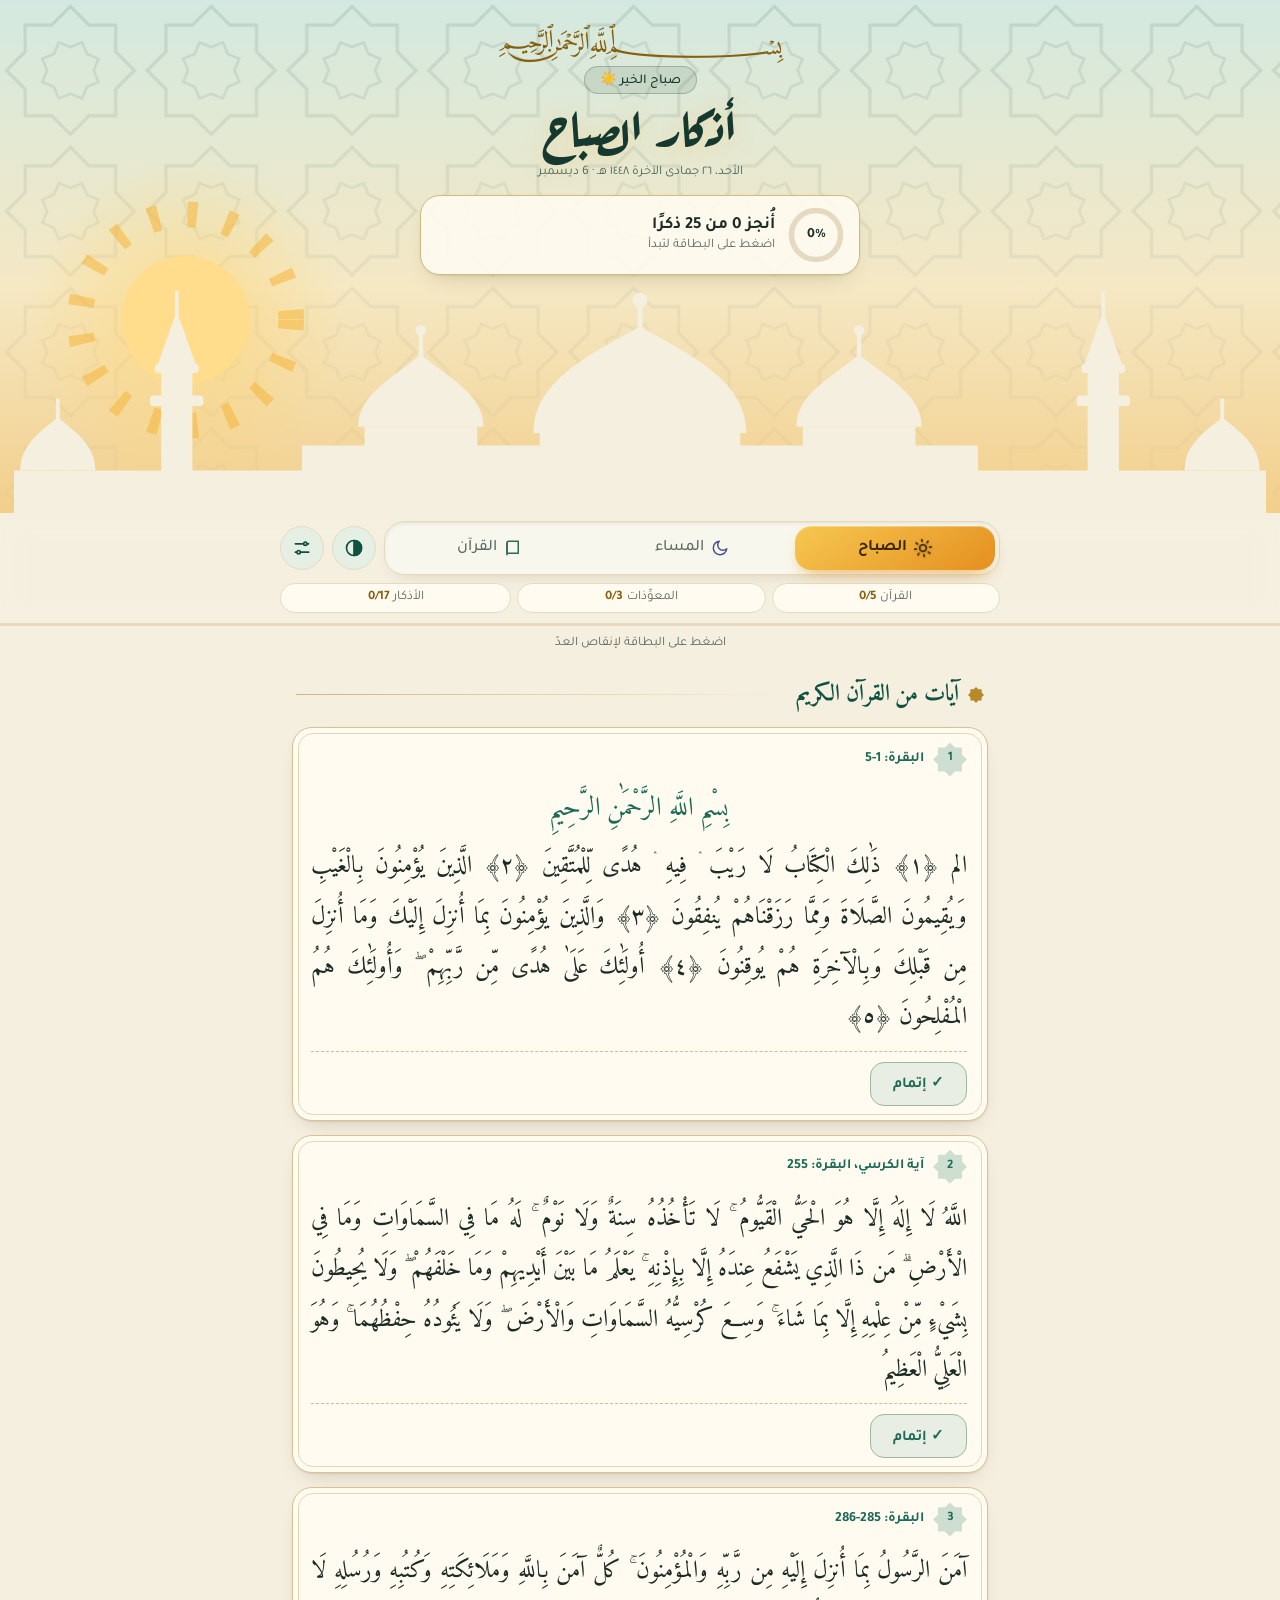
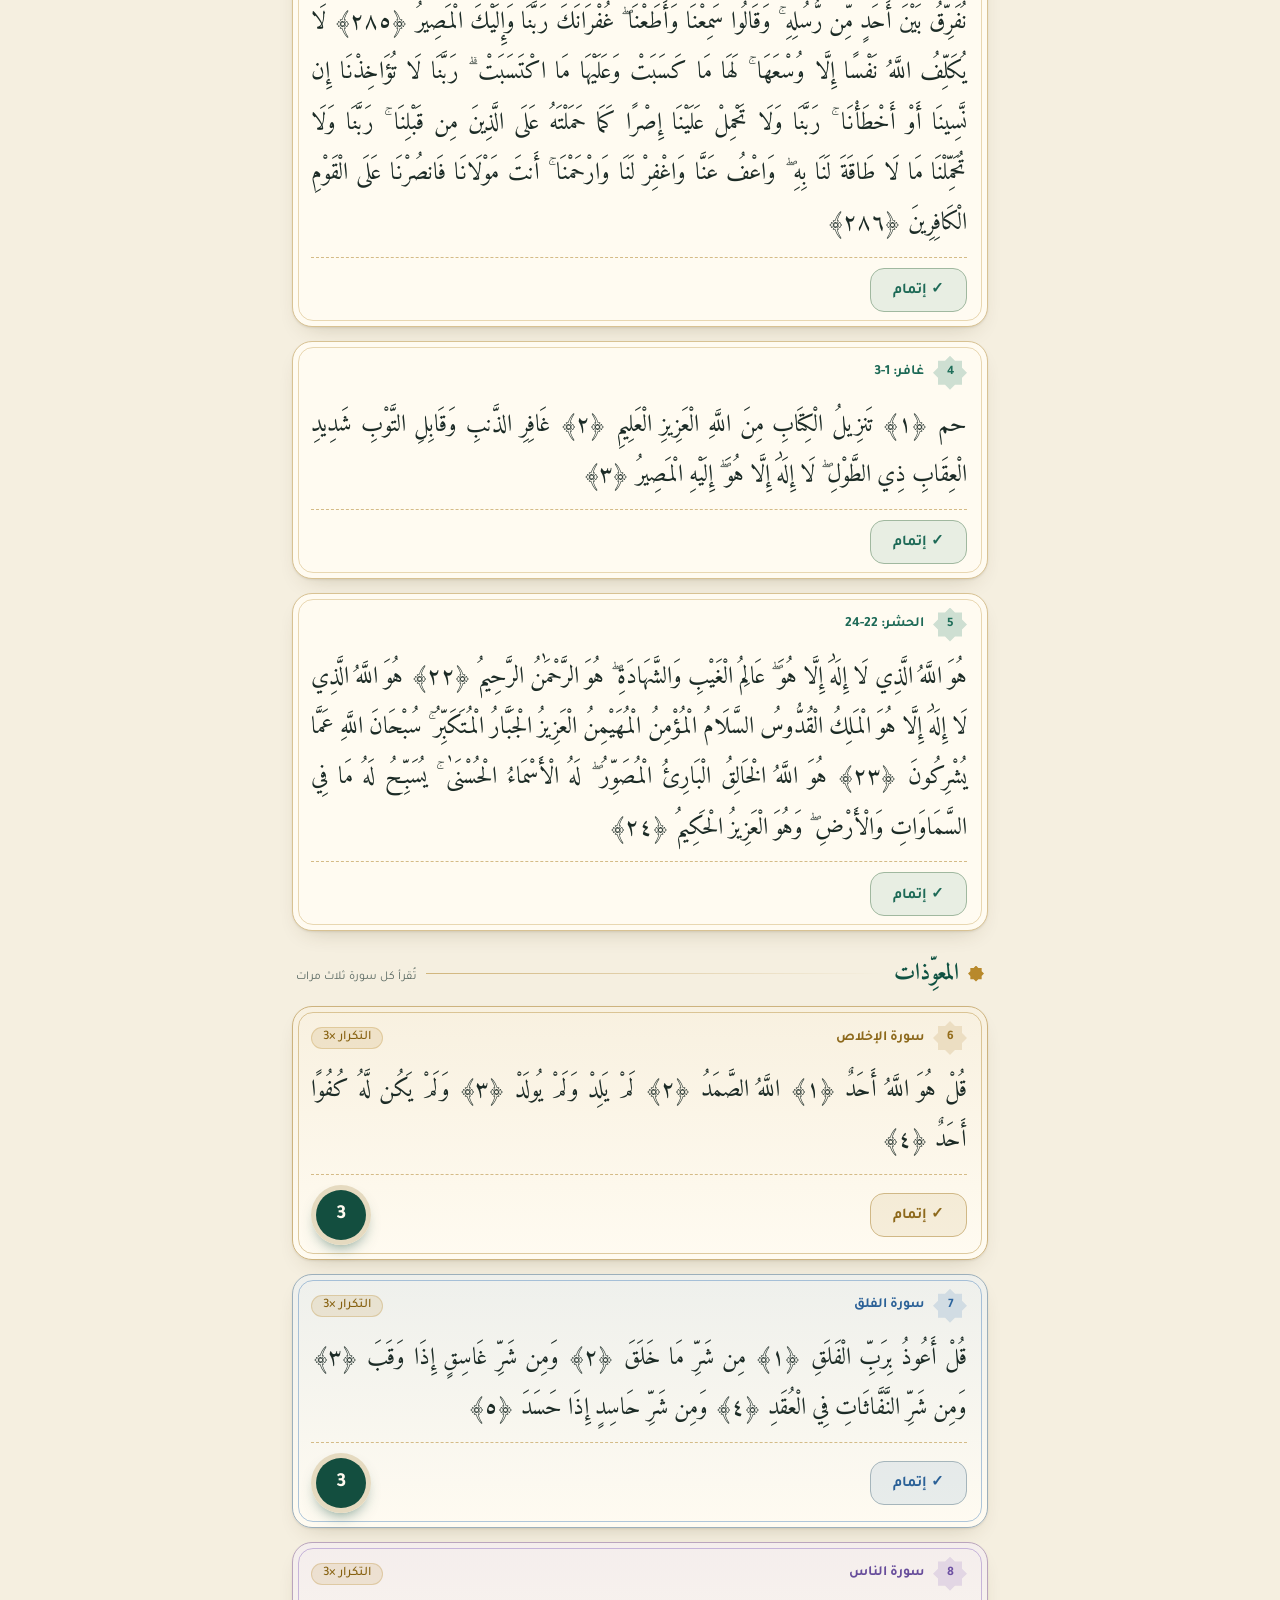
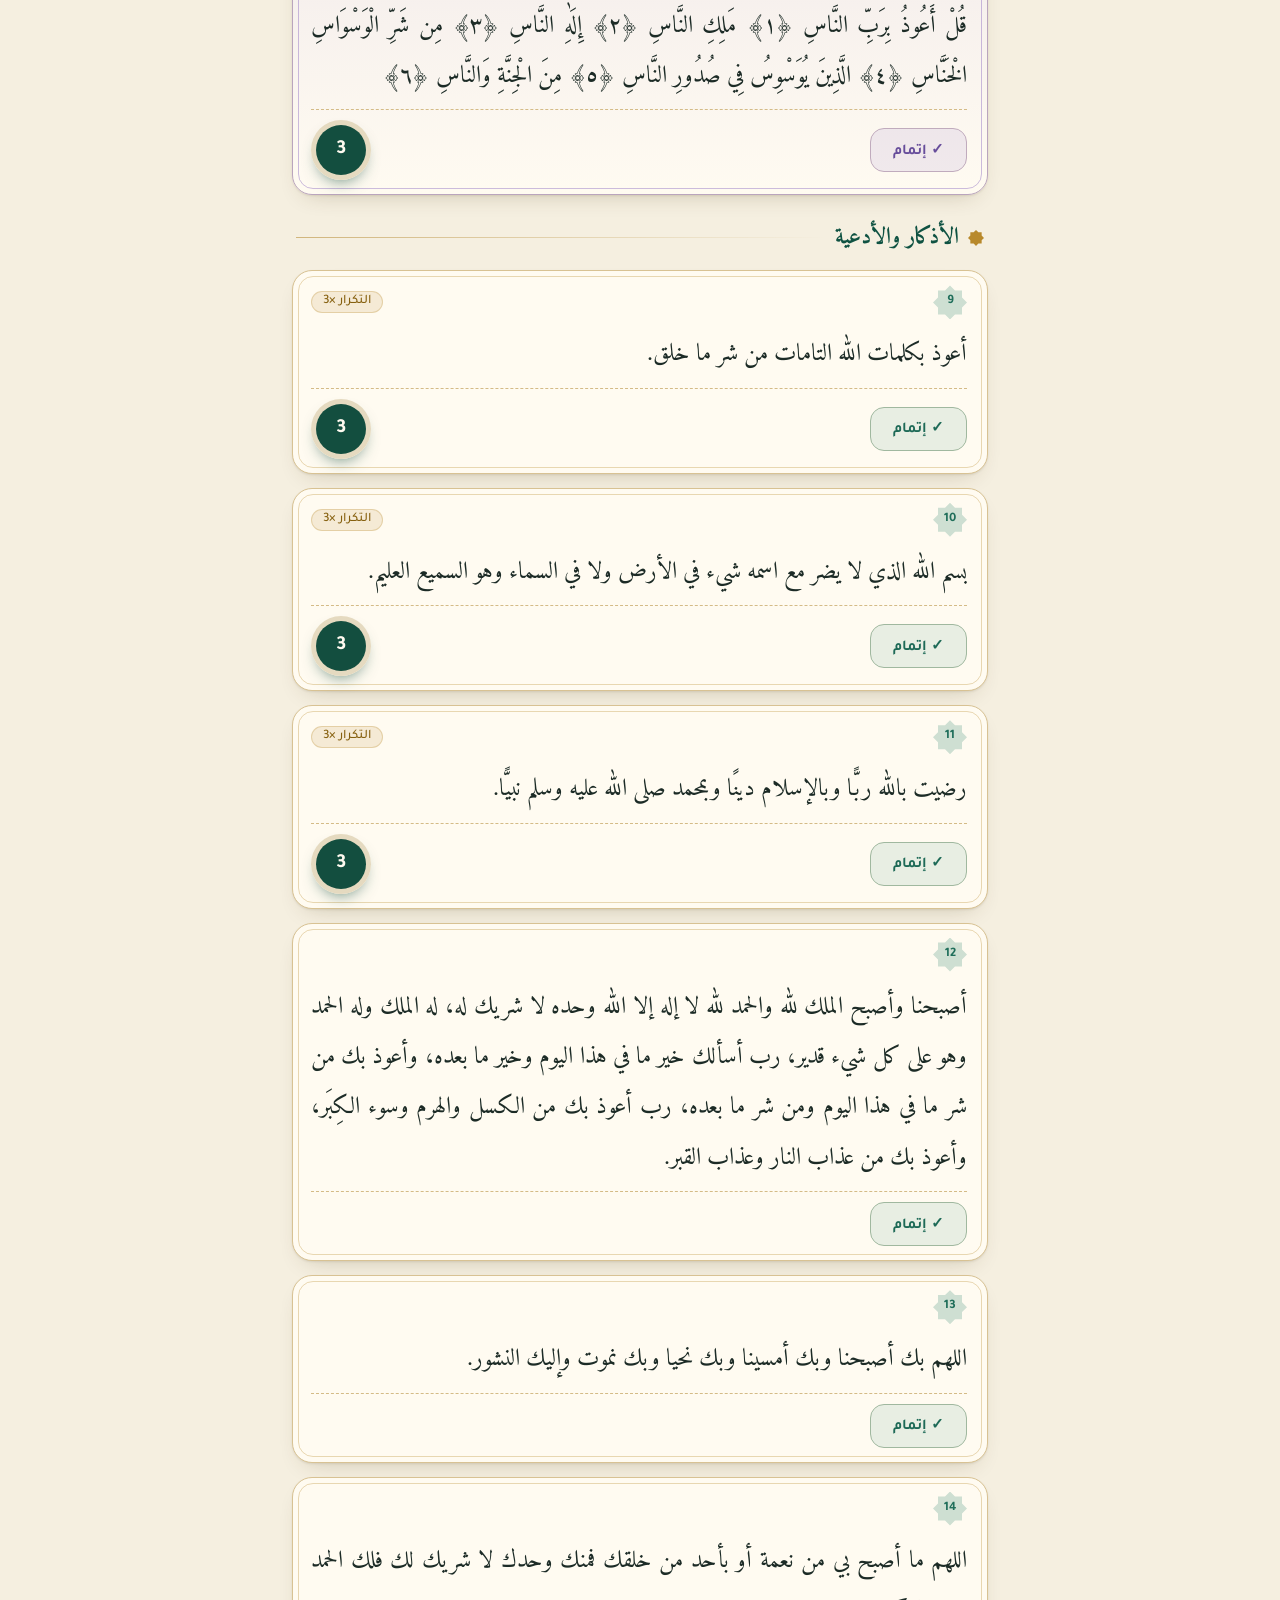
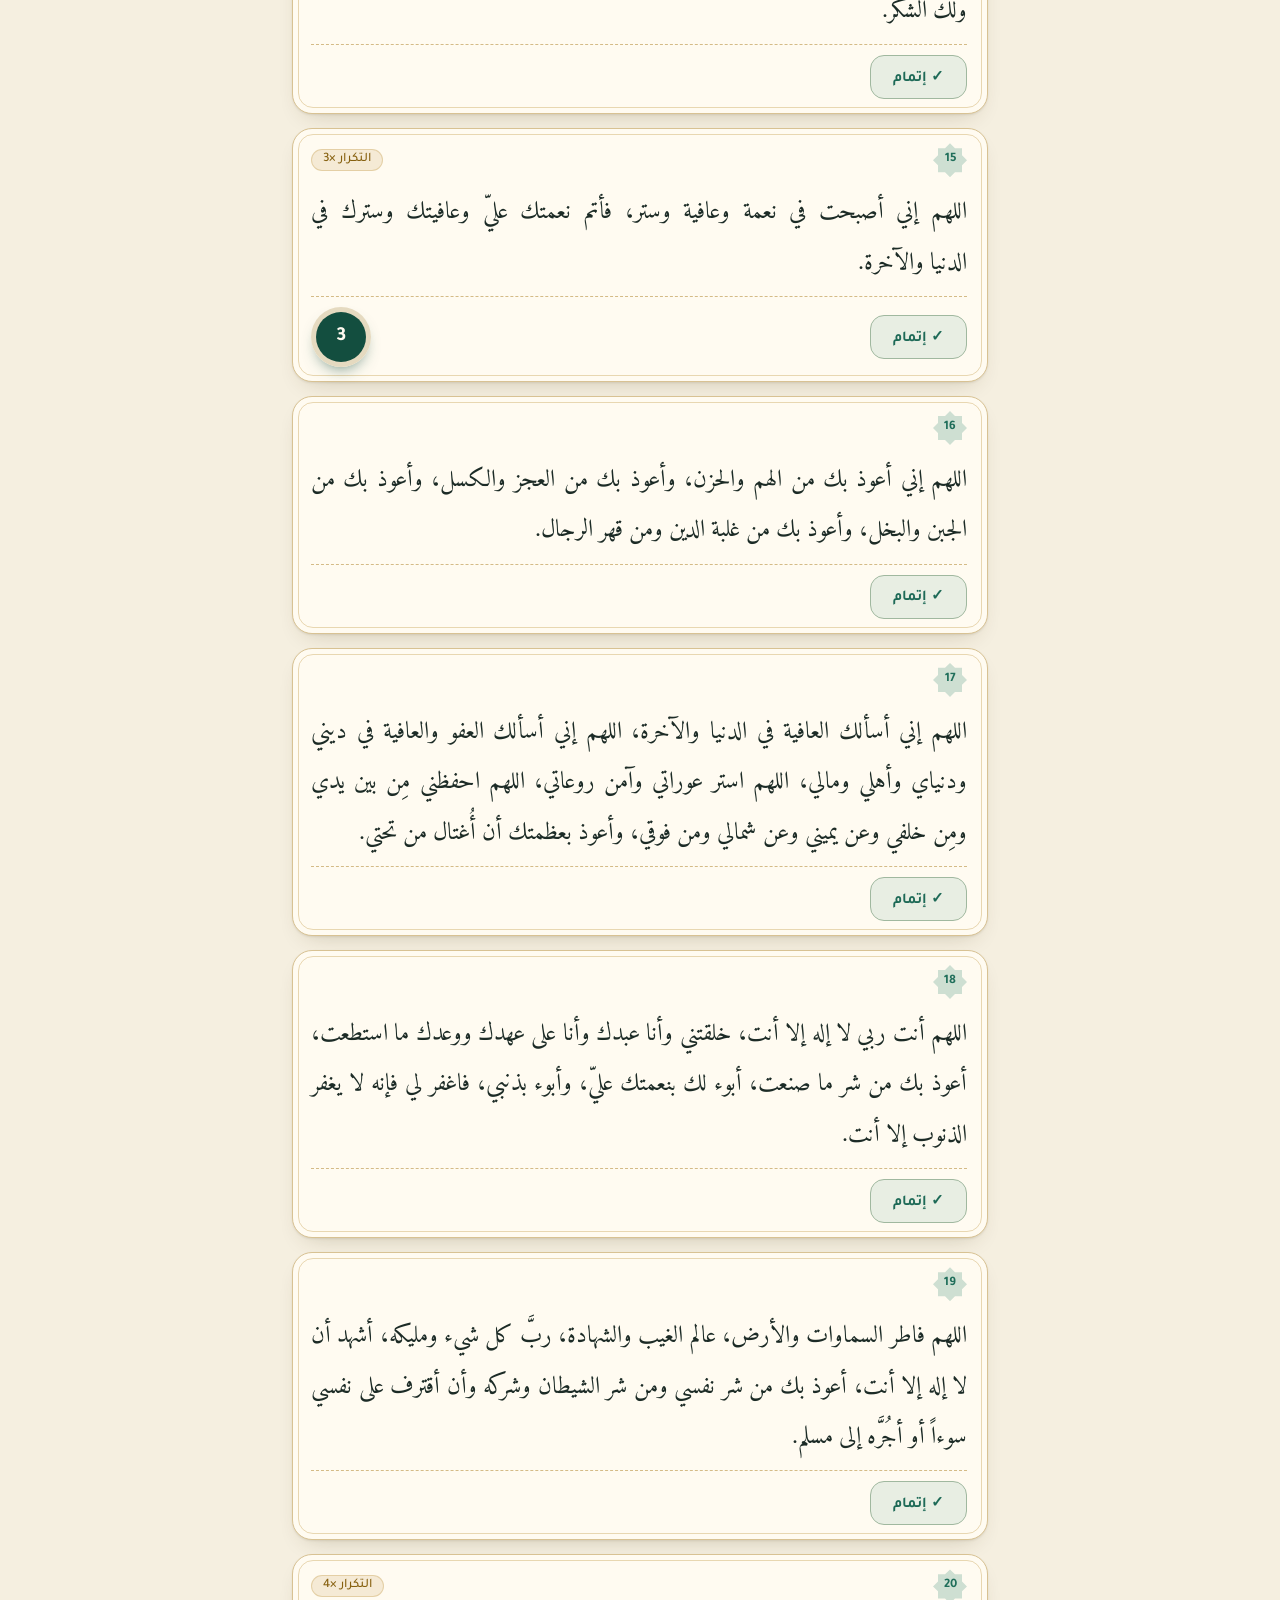
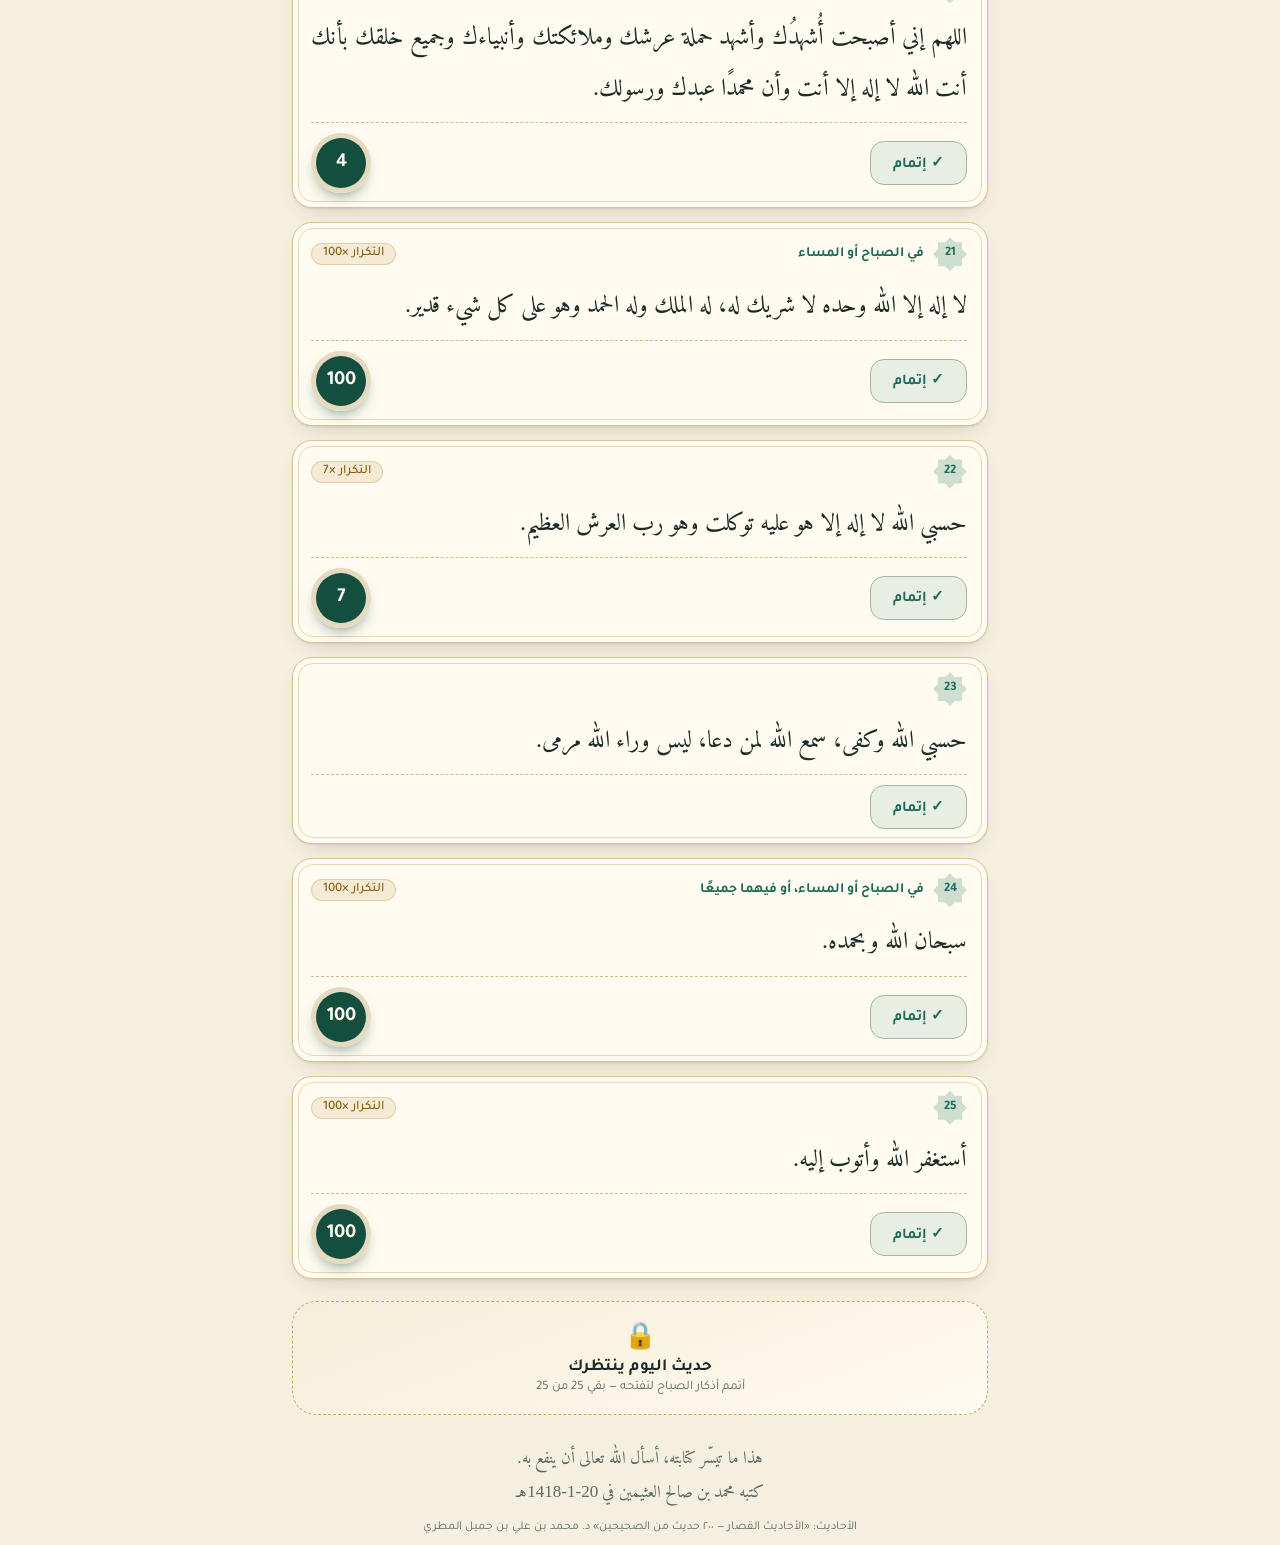
==== index.html @ ecae6a47 "Azkar app v1.4" ====
<!DOCTYPE html>
<html lang="ar" dir="rtl">
<head>
<meta charset="utf-8">
<meta name="viewport" content="width=device-width, initial-scale=1, viewport-fit=cover">
<meta name="color-scheme" content="light dark">
<meta name="theme-color" content="#f5efe0" id="tc">
<title>الأذكار صباحًا ومساءً</title>
<link rel="stylesheet" href="css/fonts.css">
<link rel="stylesheet" href="css/style.css">
</head>
<body data-m="m">
<header class="hero">
<svg class="sky" viewBox="0 0 400 240" preserveAspectRatio="xMinYMin slice" aria-hidden="true">
<defs>
<pattern id="gp" width="44" height="44" patternUnits="userSpaceOnUse"><path d="M22.00 2.00 L27.86 7.86 L36.14 7.86 L36.14 16.14 L42.00 22.00 L36.14 27.86 L36.14 36.14 L27.86 36.14 L22.00 42.00 L16.14 36.14 L7.86 36.14 L7.86 27.86 L2.00 22.00 L7.86 16.14 L7.86 7.86 L16.14 7.86 Z" fill="none" stroke="currentColor" stroke-width="1"/><path d="M25.64 13.22 L27.14 16.86 L30.78 18.36 L29.27 22.00 L30.78 25.64 L27.14 27.14 L25.64 30.78 L22.00 29.27 L18.36 30.78 L16.86 27.14 L13.22 25.64 L14.73 22.00 L13.22 18.36 L16.86 16.86 L18.36 13.22 L22.00 14.73 Z" fill="none" stroke="currentColor" stroke-width=".8"/></pattern>
<linearGradient id="gf" x1="0" y1="0" x2="0" y2="1"><stop offset="0" stop-color="#fff"/><stop offset=".75" stop-color="#000"/></linearGradient>
<mask id="gm"><rect width="400" height="240" fill="url(#gf)"/></mask>
<radialGradient id="sg"><stop offset="0" stop-color="#ffd36b" stop-opacity=".6"/><stop offset="1" stop-color="#ffd36b" stop-opacity="0"/></radialGradient>
<radialGradient id="mg"><stop offset="0" stop-color="#f4efd6" stop-opacity=".35"/><stop offset="1" stop-color="#f4efd6" stop-opacity="0"/></radialGradient>
</defs>
<rect class="gp" width="400" height="240" fill="url(#gp)" mask="url(#gm)" style="color:var(--hi)"/>
<g class="stars" fill="#fff"><circle cx="150" cy="30" r="1.6"/><circle cx="210" cy="55" r="1.2" style="animation-delay:.6s"/><circle cx="260" cy="22" r="1.8" style="animation-delay:1.1s"/><circle cx="320" cy="60" r="1.3" style="animation-delay:.3s"/><circle cx="360" cy="25" r="1.6" style="animation-delay:1.7s"/><circle cx="110" cy="80" r="1.1" style="animation-delay:2s"/><circle cx="290" cy="95" r="1.2" style="animation-delay:.9s"/><circle cx="385" cy="90" r="1.4" style="animation-delay:1.4s"/><circle cx="180" cy="100" r="1" style="animation-delay:2.4s"/><circle cx="235" cy="120" r="1" style="animation-delay:1.9s"/></g>
<g id="sun"><circle cx="58" cy="100" r="50" fill="url(#sg)"/><g class="rays"><circle cx="58" cy="100" r="33" fill="none" stroke="#f6b73c" stroke-width="8" stroke-dasharray="3 9" opacity=".55"/></g><circle cx="58" cy="100" r="20" fill="#ffd166"/><circle cx="58" cy="100" r="20" fill="#fff" opacity=".25"/></g>
<g id="moon"><circle cx="58" cy="100" r="46" fill="url(#mg)"/><path transform="translate(33 74) scale(2.4)" d="M21 13A9 9 0 1111 3a7 7 0 0010 10z" fill="#f4efd6"/></g>
</svg>
<div class="in"><div class="bis">﷽</div><div class="gt" id="gt"></div><h1 id="ttl"></h1><p class="dt" id="dt"></p>
<div class="strip"><div class="rw"><svg viewBox="0 0 52 52"><circle class="rb" cx="26" cy="26" r="22"/><circle class="rf" id="rg" cx="26" cy="26" r="22" transform="rotate(-90 26 26)"/></svg><b id="pc">0%</b></div>
<div class="st"><b id="sb"></b><small id="sb2"></small></div>
</div></div>
<svg class="skyline" viewBox="0 0 400 72" aria-hidden="true">
<rect x="0" y="58" width="400" height="14"/><rect x="92" y="50" width="216" height="10"/>
<rect x="168" y="46" width="64" height="14"/><path d="M166 46C166 30 182 22 200 12C218 22 234 30 234 46Z"/><rect x="199.2" y="3" width="1.6" height="10"/><circle cx="200" cy="3.6" r="2.4"/>
<rect x="112" y="44" width="36" height="8"/><path d="M110 44C110 34 120 29 130 21C140 29 150 34 150 44Z"/><rect x="129.3" y="13.5" width="1.4" height="8"/><circle cx="130" cy="13.2" r="1.7"/>
<rect x="252" y="44" width="36" height="8"/><path d="M250 44C250 34 260 29 270 21C280 29 290 34 290 44Z"/><rect x="269.3" y="13.5" width="1.4" height="8"/><circle cx="270" cy="13.2" r="1.7"/>
<rect x="47" y="24" width="10" height="36"/><rect x="43.5" y="34" width="17" height="3.4" rx="1"/><rect x="45" y="24" width="14" height="2.8" rx="1"/><path d="M46 24L52 7L58 24Z"/><rect x="51.4" y="0.6" width="1.2" height="7.6"/>
<rect x="343" y="24" width="10" height="36"/><rect x="339.5" y="34" width="17" height="3.4" rx="1"/><rect x="341" y="24" width="14" height="2.8" rx="1"/><path d="M342 24L348 7L354 24Z"/><rect x="347.4" y="0.6" width="1.2" height="7.6"/>
<path d="M2 58C2 50 8 46 14 41C20 46 26 50 26 58Z"/><rect x="13.4" y="35" width="1.2" height="6.5"/>
<path d="M374 58C374 50 380 46 386 41C392 46 398 50 398 58Z"/><rect x="385.4" y="35" width="1.2" height="6.5"/>
</svg>
</header>
<div class="bar" id="bar"><div class="row1"><div class="tabs"><button id="bm"></button><button id="be"></button><button id="bq"></button></div>
<button class="ib" id="th" aria-label="تبديل المظهر"></button><button class="ib" id="gr" aria-label="الإعدادات"></button></div>
<div class="chips" id="ch"></div><div class="prog"><i id="pg"></i></div></div>
<main><p class="hint" id="hint"></p><div id="L"></div><div class="hc" id="hc"></div><div id="Q"></div></main>
<div class="end">هذا ما تيسّر كتابته، أسأل الله تعالى أن ينفع به.<br>كتبه محمد بن صالح العثيمين في 20-1-1418هـ<small>الأحاديث: «الأحاديث القصار — ٢٠٠ حديث من الصحيحين» د. محمد بن علي بن جميل المطري</small></div>

<div class="rd" id="rd"><div class="rdh"><button id="rc" aria-label="إغلاق">✕</button><b id="rt"></b><button id="rm">أ−</button><button id="rp">أ+</button></div><div class="rdb" id="rdb"></div><div class="rdf"><button class="wide dk" id="rdn"></button></div></div>
<div class="ov" id="ov"><div class="sh" id="sh"></div></div>
<script src="js/data-adhkar.js"></script>
<script src="js/data-quran.js"></script>
<script src="js/core.js"></script>
<script src="js/render.js"></script>
<script src="js/theme.js"></script>
<script src="js/history.js"></script>
<script src="js/events.js"></script>
<script src="js/quran-khatma.js"></script>
<script src="js/main.js"></script>
</body>
</html>
---- css/fonts.css ----
@font-face{font-family:'Amiri';font-weight:400;font-style:normal;font-display:swap;src:url(../fonts/Amiri-400-arabic.woff2) format('woff2');unicode-range:U+0600-06FF,U+200C-200E,U+2010-2011,U+204F,U+2E41,U+FB50-FDFF,U+FE80-FEFC}
@font-face{font-family:'Amiri';font-weight:700;font-style:normal;font-display:swap;src:url(../fonts/Amiri-700-arabic.woff2) format('woff2');unicode-range:U+0600-06FF,U+200C-200E,U+2010-2011,U+204F,U+2E41,U+FB50-FDFF,U+FE80-FEFC}
@font-face{font-family:'Aref Ruqaa';font-weight:700;font-style:normal;font-display:swap;src:url(../fonts/ArefRuqaa-700-arabic.woff2) format('woff2');unicode-range:U+0600-06FF,U+200C-200E,U+2010-2011,U+204F,U+2E41,U+FB50-FDFF,U+FE80-FEFC}
@font-face{font-family:'Tajawal';font-weight:400;font-style:normal;font-display:swap;src:url(../fonts/Tajawal-400-arabic.woff2) format('woff2');unicode-range:U+0600-06FF,U+200C-200E,U+2010-2011,U+204F,U+2E41,U+FB50-FDFF,U+FE80-FEFC}
@font-face{font-family:'Tajawal';font-weight:500;font-style:normal;font-display:swap;src:url(../fonts/Tajawal-500-arabic.woff2) format('woff2');unicode-range:U+0600-06FF,U+200C-200E,U+2010-2011,U+204F,U+2E41,U+FB50-FDFF,U+FE80-FEFC}
@font-face{font-family:'Tajawal';font-weight:700;font-style:normal;font-display:swap;src:url(../fonts/Tajawal-700-arabic.woff2) format('woff2');unicode-range:U+0600-06FF,U+200C-200E,U+2010-2011,U+204F,U+2E41,U+FB50-FDFF,U+FE80-FEFC}
@font-face{font-family:'Tajawal';font-weight:400;font-style:normal;font-display:swap;src:url(../fonts/Tajawal-400-latin.woff2) format('woff2');unicode-range:U+0000-00FF,U+0131,U+0152-0153,U+02BB-02BC,U+02C6,U+02DA,U+02DC,U+2000-206F,U+20AC,U+2122,U+2191,U+2193,U+2212,U+2215,U+FEFF,U+FFFD}
@font-face{font-family:'Tajawal';font-weight:500;font-style:normal;font-display:swap;src:url(../fonts/Tajawal-500-latin.woff2) format('woff2');unicode-range:U+0000-00FF,U+0131,U+0152-0153,U+02BB-02BC,U+02C6,U+02DA,U+02DC,U+2000-206F,U+20AC,U+2122,U+2191,U+2193,U+2212,U+2215,U+FEFF,U+FFFD}
@font-face{font-family:'Tajawal';font-weight:700;font-style:normal;font-display:swap;src:url(../fonts/Tajawal-700-latin.woff2) format('woff2');unicode-range:U+0000-00FF,U+0131,U+0152-0153,U+02BB-02BC,U+02C6,U+02DA,U+02DC,U+2000-206F,U+20AC,U+2122,U+2191,U+2193,U+2212,U+2215,U+FEFF,U+FFFD}@font-face{font-family:'KFGQPC Uthmanic Hafs';font-weight:400;font-style:normal;font-display:swap;src:url(../fonts/KFGQPCUthmanicHafs-400.woff2) format('woff2')}
@font-face{font-family:'Amiri Quran';font-weight:400;font-style:normal;font-display:swap;src:url(../fonts/AmiriQuran-400-arabic.woff2) format('woff2');unicode-range:U+0600-06FF,U+200C-200E,U+2010-2011,U+204F,U+2E41,U+FB50-FDFF,U+FE80-FEFC}
---- css/style.css ----
:root {
  color-scheme: light;
  --bg: #f5efe0;
  --card: #fffbf1;
  --ink: #1c2b26;
  --mute: #5b6a63;
  --acc: #1f7a63;
  --accd: #0f5242;
  --acc2: #e6efe3;
  --line: #e5dac0;
  --btn: #134e3f;
  --bi: #fffaf0;
  --gold: #b8892b;
  --gold2: #86600f;
  --sh: 0 10px 24px -14px #4a3a1050, 0 1px 2px #4a3a1018;
  --on: #fff;
  --ka: #a9791a;
  --kb: #2f6fb3;
  --kc: #7a55b8;
  --s1: #d3e9e0;
  --s2: #f5e8c4;
  --s3: #f2cf8a;
  --hi: #16392f;
  --hm: #4a665b;
  --hg: #86600f;
  --fs: 24px;
  --bh: 110px;
  box-sizing: border-box;
  padding-top: env(safe-area-inset-top, 0px);
  padding-bottom: env(safe-area-inset-bottom, 0px);
}
body[data-m="e"] {
  --acc: #4756ae;
  --accd: #2a3585;
  --acc2: #e8e9f7;
  --btn: #29337f;
  --s1: #1b2358;
  --s2: #4a4a98;
  --s3: #e7a98b;
  --hi: #fff;
  --hm: #dcdff5;
  --hg: #f2d58f;
}
:root[data-theme="dark"] {
  color-scheme: dark;
  --bg: #0a1411;
  --card: #10201b;
  --ink: #efe8d6;
  --mute: #9fb5ac;
  --acc: #4fc3a1;
  --accd: #9be3cb;
  --acc2: #15302a;
  --line: #223a33;
  --btn: #d9b45a;
  --bi: #17120a;
  --gold: #d9b45a;
  --gold2: #f0d28a;
  --sh: 0 10px 26px -14px #000d, 0 1px 2px #0008;
  --on: #06130f;
  --ka: #e3b955;
  --kb: #7db6f0;
  --kc: #bd9ff2;
  --s1: #0b2220;
  --s2: #16382f;
  --s3: #a97f38;
  --hi: #f6f0dc;
  --hm: #bcd0c7;
  --hg: #f0d28a;
}
:root[data-theme="dark"] body[data-m="e"] {
  --acc: #8e9bf7;
  --accd: #c3cbff;
  --acc2: #1a2044;
  --btn: #aab3ff;
  --bi: #0a0d26;
  --s1: #070a22;
  --s2: #1c2359;
  --s3: #6e4b7b;
  --hi: #fff;
  --hm: #cfd4f2;
  --hg: #f0d28a;
}
@media (prefers-color-scheme: dark) {
  :root:not([data-theme="light"]) {
    color-scheme: dark;
    --bg: #0a1411;
    --card: #10201b;
    --ink: #efe8d6;
    --mute: #9fb5ac;
    --acc: #4fc3a1;
    --accd: #9be3cb;
    --acc2: #15302a;
    --line: #223a33;
    --btn: #d9b45a;
    --bi: #17120a;
    --gold: #d9b45a;
    --gold2: #f0d28a;
    --sh: 0 10px 26px -14px #000d, 0 1px 2px #0008;
    --on: #06130f;
    --ka: #e3b955;
    --kb: #7db6f0;
    --kc: #bd9ff2;
    --s1: #0b2220;
    --s2: #16382f;
    --s3: #a97f38;
    --hi: #f6f0dc;
    --hm: #bcd0c7;
    --hg: #f0d28a;
  }
  :root:not([data-theme="light"]) body[data-m="e"] {
    --acc: #8e9bf7;
    --accd: #c3cbff;
    --acc2: #1a2044;
    --btn: #aab3ff;
    --bi: #0a0d26;
    --s1: #070a22;
    --s2: #1c2359;
    --s3: #6e4b7b;
    --hi: #fff;
    --hm: #cfd4f2;
    --hg: #f0d28a;
  }
}
html {
  background: var(--bg);
  -webkit-text-size-adjust: 100%;
  scroll-padding-top: env(safe-area-inset-top, 0px);
}
* {
  box-sizing: border-box;
  -webkit-tap-highlight-color: transparent;
}
body {
  margin: 0;
  background: var(--bg);
  color: var(--ink);
  font-family: Tajawal, Tahoma, sans-serif;
  touch-action: manipulation;
  transition:
    background 0.4s,
    color 0.4s;
}
button,
input {
  font: inherit;
  color: inherit;
  touch-action: manipulation;
}
button {
  cursor: pointer;
  border: 0;
  background: none;
}
button:focus-visible,
summary:focus-visible,
select:focus-visible {
  outline: 2px solid var(--gold);
  outline-offset: 2px;
}
svg.i {
  width: 20px;
  height: 20px;
  fill: none;
  stroke: currentColor;
  stroke-width: 2;
  stroke-linecap: round;
  stroke-linejoin: round;
}

/* ============ hero ============ */
.hero {
  position: relative;
  text-align: center;
  padding: 16px 14px 0;
  color: var(--hi);
  overflow: hidden;
  background: linear-gradient(180deg, var(--s1) 0%, var(--s2) 56%, var(--s3) 100%);
}
.sky {
  position: absolute;
  inset: 0;
  width: 100%;
  height: 100%;
}
.hero > .in {
  position: relative;
  z-index: 1;
  animation: rise 0.9s cubic-bezier(0.2, 0.7, 0.2, 1) both;
}
@keyframes rise {
  from {
    opacity: 0;
    transform: translateY(10px);
  }
}
.skyline {
  position: relative;
  z-index: 1;
  display: block;
  width: 100%;
  height: auto;
  margin: 14px 0 -1px;
  fill: var(--bg);
  transition: fill 0.4s;
}
#sun,
#moon {
  transition:
    opacity 0.6s,
    transform 0.8s;
}
body[data-m="e"] #sun,
body[data-m="m"] #moon {
  opacity: 0;
  transform: translateY(50px);
}
.rays {
  transform-origin: 58px 100px;
  animation: spin 60s linear infinite;
}
@keyframes spin {
  to {
    transform: rotate(360deg);
  }
}
.stars {
  opacity: 0;
  transition: opacity 0.8s;
}
body[data-m="e"] .stars {
  opacity: 0.95;
}
:root[data-theme="dark"] .stars {
  opacity: 0.5;
}
:root[data-theme="dark"] body[data-m="e"] .stars {
  opacity: 0.95;
}
@media (prefers-color-scheme: dark) {
  :root:not([data-theme="light"]) .stars {
    opacity: 0.5;
  }
  :root:not([data-theme="light"]) body[data-m="e"] .stars {
    opacity: 0.95;
  }
}
.stars circle {
  animation: tw 3.4s ease-in-out infinite;
}
@keyframes tw {
  50% {
    opacity: 0.25;
  }
}
.gp {
  opacity: 0.11;
}
.bis {
  font-family: Amiri, serif;
  font-size: 25px;
  line-height: 1.9;
  color: var(--hg);
}
.gt {
  display: inline-block;
  margin-top: 2px;
  padding: 3px 15px;
  border-radius: 99px;
  background: color-mix(in srgb, var(--hi) 10%, transparent);
  border: 1px solid color-mix(in srgb, var(--hi) 24%, transparent);
  color: var(--hi);
  font-weight: 500;
  font-size: 13.5px;
  backdrop-filter: blur(6px);
  -webkit-backdrop-filter: blur(6px);
}
h1 {
  font-family: "Aref Ruqaa", Amiri, serif;
  font-size: 52px;
  margin: 2px 0 0;
  line-height: 1.3;
  color: var(--hi);
  text-shadow: 0 2px 18px color-mix(in srgb, var(--s3) 55%, transparent);
}
.dt {
  color: var(--hm);
  margin: 2px 0 14px;
  font-size: 13px;
}
.strip {
  max-width: 440px;
  margin: auto;
  display: flex;
  align-items: center;
  gap: 12px;
  color: var(--ink);
  background: color-mix(in srgb, var(--card) 90%, transparent);
  backdrop-filter: blur(10px);
  -webkit-backdrop-filter: blur(10px);
  border: 1px solid color-mix(in srgb, var(--gold) 42%, var(--line));
  border-radius: 20px;
  padding: 10px 14px;
  box-shadow: var(--sh);
  text-align: right;
}
.rw {
  position: relative;
  width: 58px;
  height: 58px;
  flex: none;
}
.rw svg {
  width: 100%;
  height: 100%;
}
.rb,
.rf {
  fill: none;
  stroke-width: 5;
}
.rb {
  stroke: var(--line);
}
.rf {
  stroke: var(--gold);
  stroke-linecap: round;
  stroke-dasharray: 138.2;
  stroke-dashoffset: 138.2;
  transition: stroke-dashoffset 0.5s;
}
.rw b {
  position: absolute;
  inset: 0;
  display: grid;
  place-items: center;
  font-size: 14px;
}
.st {
  flex: 1;
  min-width: 0;
}
.st b {
  display: block;
  font-size: 17px;
}
.st small {
  color: var(--mute);
  font-size: 13px;
}

/* ============ bar ============ */
.bar {
  position: sticky;
  top: env(safe-area-inset-top, 0px);
  z-index: 5;
  background: color-mix(in srgb, var(--bg) 88%, transparent);
  backdrop-filter: blur(14px);
  -webkit-backdrop-filter: blur(14px);
  padding: 8px 12px 0;
}
.row1 {
  max-width: 720px;
  margin: auto;
  display: flex;
  gap: 8px;
  align-items: center;
}
@media (max-width: 380px) {
  .tabs button {
    gap: 4px;
    font-size: 14px;
  }
  .tabs button svg {
    width: 17px;
    height: 17px;
  }
}
@media (max-width: 340px) {
  .tabs button svg {
    display: none;
  }
  .ib {
    width: 40px;
    height: 40px;
  }
  .row1 {
    gap: 6px;
  }
}
.ib {
  width: 44px;
  height: 44px;
  border-radius: 50%;
  background: var(--acc2);
  border: 1px solid var(--line);
  color: var(--accd);
  display: grid;
  place-items: center;
  flex: none;
  transition: 0.2s;
}
.ib:active {
  transform: scale(0.9) rotate(20deg);
}
.chips {
  max-width: 720px;
  margin: 8px auto 0;
  display: flex;
  gap: 6px;
  overflow-x: auto;
  scrollbar-width: none;
  padding-bottom: 2px;
}
.chips::-webkit-scrollbar {
  display: none;
}
.chips button {
  flex: 1 0 auto;
  padding: 6px 13px;
  border-radius: 99px;
  background: var(--card);
  border: 1px solid var(--line);
  font-size: 13px;
  color: var(--mute);
  white-space: nowrap;
}
.chips button b {
  color: var(--gold2);
  margin-inline-start: 4px;
}
.chips button.ok {
  background: var(--acc);
  border-color: var(--acc);
  color: var(--on);
}
.chips button.ok b {
  color: var(--on);
}
.prog {
  height: 3px;
  margin: 8px -12px 0;
  background: var(--line);
}
.prog i {
  display: block;
  height: 100%;
  width: 0;
  background: linear-gradient(90deg, var(--acc), var(--gold));
  transition: width 0.3s;
}

/* ============ list ============ */
main {
  max-width: 720px;
  margin: 0 auto;
  padding: 10px 12px 8px;
}
.hint {
  text-align: center;
  color: var(--mute);
  font-size: 13px;
  margin: 0 0 6px;
}
.sec {
  display: flex;
  align-items: baseline;
  gap: 9px;
  margin: 22px 4px 12px;
  font-family: Amiri, serif;
  font-size: 23px;
  font-weight: 700;
  color: var(--accd);
  scroll-margin-top: var(--bh);
}
.sec::before {
  content: "";
  width: 16px;
  height: 16px;
  flex: none;
  align-self: center;
  background: var(--gold);
  clip-path: polygon(
    50% 0%,
    64.65% 14.64%,
    85.36% 14.64%,
    85.36% 35.35%,
    100% 50%,
    85.36% 64.65%,
    85.36% 85.36%,
    64.65% 85.36%,
    50% 100%,
    35.35% 85.36%,
    14.64% 85.36%,
    14.64% 64.65%,
    0% 50%,
    14.64% 35.35%,
    14.64% 14.64%,
    35.35% 14.64%
  );
}
.sec::after {
  content: "";
  flex: 1;
  height: 1px;
  background: linear-gradient(90deg, color-mix(in srgb, var(--gold) 45%, var(--line)), transparent);
  align-self: center;
}
.sec small {
  font-family: Tajawal;
  font-size: 12px;
  color: var(--mute);
  font-weight: 400;
  order: 3;
}
.c {
  --ca: var(--acc);
  position: relative;
  background: var(--card);
  border: 1px solid color-mix(in srgb, var(--gold) 30%, var(--line));
  border-radius: 20px;
  padding: 14px 20px 14px 18px;
  margin-bottom: 14px;
  box-shadow: var(--sh);
  cursor: pointer;
  scroll-margin-top: var(--bh);
  -webkit-user-select: none;
  user-select: none;
  transition:
    opacity 0.3s,
    transform 0.2s;
}
.c::before {
  content: "";
  position: absolute;
  inset: 5px;
  border-radius: 15px;
  border: 1px solid color-mix(in srgb, var(--gold) 32%, transparent);
  pointer-events: none;
}
.c:active {
  transform: scale(0.992);
}
.c:focus-visible {
  outline: 2px solid var(--gold);
  outline-offset: 2px;
}
.c[data-k="a"] {
  --ca: var(--ka);
}
.c[data-k="b"] {
  --ca: var(--kb);
}
.c[data-k="c"] {
  --ca: var(--kc);
}
.c[data-k] {
  border-color: color-mix(in srgb, var(--ca) 40%, var(--line));
  background: linear-gradient(180deg, color-mix(in srgb, var(--ca) 8%, var(--card)), var(--card));
}
.c[data-k]::before {
  border-color: color-mix(in srgb, var(--ca) 38%, transparent);
}
.c.done {
  opacity: 0.58;
  cursor: default;
}
.c.done::before {
  border-color: var(--line);
}
.hide .c.done {
  display: none;
}
.c.pop {
  animation: pop 0.5s;
}
@keyframes pop {
  40% {
    box-shadow: 0 0 0 6px color-mix(in srgb, var(--ca) 35%, transparent);
    transform: scale(1.015);
  }
}
.h {
  display: flex;
  align-items: center;
  gap: 9px;
  min-height: 34px;
}
.n {
  display: grid;
  place-items: center;
  width: 34px;
  height: 34px;
  flex: none;
  clip-path: polygon(
    50% 0%,
    64.65% 14.64%,
    85.36% 14.64%,
    85.36% 35.35%,
    100% 50%,
    85.36% 64.65%,
    85.36% 85.36%,
    64.65% 85.36%,
    50% 100%,
    35.35% 85.36%,
    14.64% 85.36%,
    14.64% 64.65%,
    0% 50%,
    14.64% 35.35%,
    14.64% 14.64%,
    35.35% 14.64%
  );
  background: color-mix(in srgb, var(--ca) 22%, var(--card));
  color: color-mix(in srgb, var(--ca) 85%, var(--ink));
  font-size: 13px;
  font-weight: 700;
}
.done .n {
  background: var(--ca);
  color: var(--on);
}
.s {
  color: color-mix(in srgb, var(--ca) 80%, var(--ink));
  font-weight: 700;
  font-size: 14px;
  min-width: 0;
}
.rep {
  margin-inline-start: auto;
  white-space: nowrap;
  flex: none;
  color: var(--gold2);
  font-size: 13px;
  font-weight: 500;
  background: color-mix(in srgb, var(--gold) 14%, transparent);
  border: 1px solid color-mix(in srgb, var(--gold) 28%, transparent);
  padding: 2px 11px;
  border-radius: 99px;
}
.rep:empty {
  display: none;
}
.t {
  font-family: Amiri, serif;
  font-size: var(--fs);
  line-height: 2.1;
  margin: 8px 0 10px;
  text-align: justify;
  text-align-last: right;
  text-wrap: pretty;
}
.bsm {
  font-family: Amiri, serif;
  font-size: calc(var(--fs) + 2px);
  text-align: center;
  color: color-mix(in srgb, var(--ca) 80%, var(--ink));
  margin: 8px 0 0;
  line-height: 1.8;
}
.f {
  display: flex;
  align-items: center;
  justify-content: space-between;
  padding-top: 10px;
  border-top: 1px dashed color-mix(in srgb, var(--gold) 38%, var(--line));
}
.fin {
  min-height: 44px;
  padding: 0 22px;
  border-radius: 14px;
  background: color-mix(in srgb, var(--ca) 10%, transparent);
  color: color-mix(in srgb, var(--ca) 80%, var(--ink));
  border: 1px solid color-mix(in srgb, var(--ca) 35%, var(--line));
  font-weight: 700;
  font-size: 15px;
}
.fin.undo {
  background: none;
  color: var(--mute);
  font-weight: 500;
  border-color: var(--line);
}
.tap {
  position: relative;
  width: 60px;
  height: 60px;
  border-radius: 50%;
  background: conic-gradient(var(--gold) var(--p), var(--line) 0);
  box-shadow: 0 8px 16px -8px color-mix(in srgb, var(--btn) 70%, transparent);
}
.tap::before {
  content: "";
  position: absolute;
  inset: 5px;
  border-radius: 50%;
  background: var(--btn);
}
.tap span {
  position: relative;
  font-size: 20px;
  font-weight: 700;
  color: var(--bi);
}
.tap:active,
.fin:active {
  transform: scale(0.93);
}
.tap.bump {
  animation: bump 0.25s;
}
@keyframes bump {
  50% {
    transform: scale(1.15);
  }
}

/* ============ hadith ============ */
.hc {
  border-radius: 24px;
  padding: 18px 16px;
  margin: 22px 0 0;
  background: linear-gradient(160deg, color-mix(in srgb, var(--gold) 12%, var(--card)), var(--card));
  border: 1px dashed color-mix(in srgb, var(--gold) 60%, var(--line));
  text-align: center;
  position: relative;
}
.hc.on {
  border-style: solid;
  cursor: pointer;
  box-shadow: var(--sh);
}
.hc.on::before {
  content: "";
  position: absolute;
  inset: 5px;
  border-radius: 19px;
  border: 1px solid color-mix(in srgb, var(--gold) 35%, transparent);
  pointer-events: none;
}
.lk {
  display: flex;
  flex-direction: column;
  gap: 2px;
  align-items: center;
}
.lk b {
  font-size: 17px;
}
.lk small {
  color: var(--mute);
  font-size: 13px;
}
.lock {
  font-size: 26px;
  animation: fl 2.4s ease-in-out infinite;
}
@keyframes fl {
  50% {
    transform: translateY(-4px);
  }
}
.hd {
  color: var(--gold2);
  font-weight: 700;
  font-size: 15px;
}
.hn {
  display: inline-block;
  margin: 4px 0;
  padding: 2px 12px;
  border-radius: 99px;
  background: color-mix(in srgb, var(--gold) 14%, transparent);
  color: var(--gold2);
  font-size: 12px;
  font-weight: 700;
}
.ht {
  font-family: Amiri, serif;
  font-size: calc(var(--fs) + 2px);
  line-height: 2.1;
  margin: 6px 0;
  text-wrap: balance;
}
.ht::before {
  content: "❝ ";
  color: var(--gold);
}
.ht::after {
  content: " ❞";
  color: var(--gold);
}
.hr {
  color: var(--accd);
  font-size: 14px;
  font-weight: 500;
}
.hs {
  color: var(--mute);
  font-size: 13px;
}
.hnt {
  margin-top: 8px;
  padding: 8px 12px;
  border-radius: 12px;
  background: var(--acc2);
  color: var(--mute);
  font-size: 13px;
  line-height: 1.8;
  text-align: right;
}

/* ============ footer: source credits ============ */
.end {
  text-align: center;
  color: var(--mute);
  font-family: Amiri, serif;
  font-size: 17px;
  line-height: 2;
  padding: 18px 24px 6px;
  max-width: 560px;
  margin: 0 auto;
}
.end small {
  display: block;
  font-family: Tajawal;
  font-size: 12px;
  margin-top: 6px;
}
body.q .end {
  display: none;
}

/* ============ sheet ============ */
.ov {
  position: fixed;
  inset: 0;
  background: #000a;
  backdrop-filter: blur(3px);
  -webkit-backdrop-filter: blur(3px);
  display: none;
  align-items: flex-end;
  justify-content: center;
  z-index: 30;
}
.ov.on {
  display: flex;
}
.sh {
  background: var(--card);
  width: 100%;
  max-width: 560px;
  border-radius: 28px 28px 0 0;
  border-top: 1px solid color-mix(in srgb, var(--gold) 45%, var(--line));
  padding: 12px 18px calc(18px + env(safe-area-inset-bottom, 0px));
  animation: up 0.28s;
  max-height: 90vh;
  overflow: auto;
}
.sh::before {
  content: "";
  display: block;
  width: 42px;
  height: 4px;
  border-radius: 9px;
  background: var(--line);
  margin: 0 auto 12px;
}
@keyframes up {
  from {
    transform: translateY(40px);
    opacity: 0;
  }
}
.sh h3 {
  margin: 0 0 8px;
  font-size: 19px;
  text-align: center;
}
.sh .hc {
  margin: 8px 0 0;
  cursor: default;
  border-style: solid;
}
.ro {
  display: flex;
  align-items: center;
  justify-content: space-between;
  gap: 12px;
  padding: 12px 0;
  border-bottom: 1px solid var(--line);
}
.ro input[type="range"] {
  flex: 1;
  max-width: 200px;
  accent-color: var(--gold);
}
.seg {
  display: flex;
  background: var(--acc2);
  border: 1px solid var(--line);
  border-radius: 13px;
  padding: 3px;
}
.seg button {
  padding: 7px 12px;
  border-radius: 10px;
  color: var(--accd);
}
.seg button.on {
  background: var(--btn);
  color: var(--bi);
  font-weight: 700;
}
.sw {
  appearance: none;
  -webkit-appearance: none;
  width: 48px;
  height: 28px;
  border-radius: 99px;
  background: var(--line);
  position: relative;
  transition: 0.2s;
  flex: none;
}
.sw::after {
  content: "";
  position: absolute;
  top: 3px;
  inset-inline-start: 3px;
  width: 22px;
  height: 22px;
  border-radius: 50%;
  background: #fff;
  box-shadow: 0 1px 3px #0004;
  transition: 0.2s;
}
.sw:checked {
  background: var(--acc);
}
.sw:checked::after {
  inset-inline-start: 23px;
}
.wide {
  display: block;
  width: 100%;
  margin-top: 12px;
  min-height: 46px;
  border-radius: 14px;
  background: var(--acc2);
  border: 1px solid var(--line);
  color: var(--accd);
  font-weight: 700;
}
.wide.dk {
  background: var(--btn);
  border-color: var(--btn);
  color: var(--bi);
}
.acts {
  display: grid;
  grid-template-columns: 1fr 1fr;
  gap: 8px;
}
details {
  border: 1px solid var(--line);
  border-radius: 14px;
  margin-top: 8px;
  overflow: hidden;
}
summary {
  padding: 12px 14px;
  cursor: pointer;
  font-weight: 500;
  list-style: none;
  display: flex;
  gap: 8px;
  align-items: center;
}
summary::-webkit-details-marker {
  display: none;
}
summary b {
  color: var(--gold2);
  flex: none;
}
summary span {
  overflow: hidden;
  text-overflow: ellipsis;
  white-space: nowrap;
  font-family: Amiri, serif;
  font-size: 17px;
}
details .hc {
  margin: 0;
  border: 0;
  border-top: 1px dashed var(--line);
  border-radius: 0;
}
.cf {
  position: fixed;
  width: 7px;
  height: 7px;
  border-radius: 2px;
  z-index: 50;
  pointer-events: none;
  animation: cf 0.9s ease-out forwards;
}
@keyframes cf {
  to {
    transform: translate(var(--x), var(--y)) rotate(360deg);
    opacity: 0;
  }
}
@media (prefers-reduced-motion: reduce) {
  * {
    animation: none !important;
    transition: none !important;
  }
}

/* ============ quran ============ */
body.q #L,
body.q #hc,
body.q #ch,
body.q #hint {
  display: none;
}
body:not(.q) #Q {
  display: none;
}
.qc {
  background: linear-gradient(160deg, color-mix(in srgb, var(--gold) 12%, var(--card)), var(--card));
  border: 1px solid color-mix(in srgb, var(--gold) 40%, var(--line));
  border-radius: 22px;
  padding: 14px 16px;
  margin-bottom: 12px;
  box-shadow: var(--sh);
}
.qc h2 {
  margin: 0 0 2px;
  font-family: Amiri, serif;
  font-size: 25px;
  color: var(--accd);
}
.qc small {
  color: var(--mute);
  font-size: 13px;
}
.qbar {
  height: 8px;
  border-radius: 9px;
  background: var(--line);
  overflow: hidden;
  margin-top: 10px;
}
.qbar i {
  display: block;
  height: 100%;
  background: linear-gradient(90deg, var(--acc), var(--gold));
  transition: width 0.4s;
}
.qp {
  display: flex;
  align-items: center;
  gap: 12px;
  background: var(--card);
  border: 1px solid color-mix(in srgb, var(--gold) 28%, var(--line));
  border-radius: 20px;
  padding: 12px 14px;
  margin-bottom: 10px;
  box-shadow: var(--sh);
  cursor: pointer;
  transition:
    opacity 0.3s,
    transform 0.1s;
}
.qp:active {
  transform: scale(0.99);
}
.qp .pi {
  width: 46px;
  height: 46px;
  border-radius: 15px;
  display: grid;
  place-items: center;
  background: color-mix(in srgb, var(--gold) 14%, var(--card));
  font-size: 24px;
  flex: none;
}
.qp .qt {
  flex: 1;
  min-width: 0;
}
.qp .qt b {
  display: block;
  font-size: 17px;
}
.qp .qt small {
  color: var(--mute);
  font-size: 13px;
  display: block;
  line-height: 1.6;
}
.qp .go {
  padding: 9px 16px;
  border-radius: 12px;
  background: var(--btn);
  color: var(--bi);
  font-weight: 700;
  font-size: 14px;
  flex: none;
}
.qp.done {
  opacity: 0.58;
}
.qp.done .go {
  background: var(--acc2);
  color: var(--accd);
}
.qp.nx {
  border-color: var(--gold);
  box-shadow:
    0 0 0 3px color-mix(in srgb, var(--gold) 28%, transparent),
    var(--sh);
}
.rd {
  position: fixed;
  inset: 0;
  z-index: 40;
  background: var(--bg);
  display: none;
  flex-direction: column;
  padding-top: env(safe-area-inset-top, 0px);
}
.rd.on {
  display: flex;
}
.rdh {
  display: flex;
  align-items: center;
  gap: 8px;
  padding: 8px 12px;
  border-bottom: 1px solid color-mix(in srgb, var(--gold) 35%, var(--line));
}
.rdh b {
  flex: 1;
  text-align: center;
  font-size: 16px;
}
.rdh button {
  min-width: 44px;
  height: 44px;
  border-radius: 50%;
  background: var(--acc2);
  border: 1px solid var(--line);
  color: var(--accd);
  font-weight: 700;
}
.rdb {
  flex: 1;
  overflow: auto;
  padding: 8px 18px 28px;
  font-family: "KFGQPC Uthmanic Hafs", "Amiri Quran", Amiri, serif;
  font-size: calc(var(--fs) + 6px);
  line-height: 2.3;
  text-align: justify;
  text-align-last: center;
}
.pgs {
  text-align: center;
  color: var(--mute);
  font:
    500 13px Tajawal,
    sans-serif;
  margin: 16px 0 8px;
  display: flex;
  align-items: center;
  gap: 10px;
}
.pgs::before,
.pgs::after {
  content: "";
  flex: 1;
  height: 1px;
  background: var(--line);
}
.sn {
  margin: 18px 0 6px;
  padding: 6px 10px;
  text-align: center;
  border-radius: 12px;
  color: var(--accd);
  background: linear-gradient(90deg, transparent, var(--acc2) 25%, var(--acc2) 75%, transparent);
  box-shadow:
    inset 0 0 0 3px var(--bg),
    inset 0 0 0 4px var(--gold);
}
.bq {
  text-align: center;
  color: var(--accd);
}
.an {
  color: var(--gold);
  margin: 0 3px;
}
.sn {
  font-family: "Amiri Quran", Amiri, serif;
  font-size: calc(var(--fs) + 2px);
}
.rdf {
  padding: 10px 14px calc(10px + env(safe-area-inset-bottom, 0px));
  border-top: 1px solid var(--line);
}
.rdf .wide {
  margin: 0;
}
.ro select {
  padding: 8px 10px;
  border-radius: 10px;
  border: 1px solid var(--line);
  background: var(--card);
  color: var(--ink);
}

/* ============ عام ============ */
[hidden] {
  display: none !important;
}
.wide:disabled {
  opacity: 0.4;
  cursor: default;
}
@media (max-width: 400px) {
  .tabs button svg {
    display: none;
  }
  .ib {
    width: 40px;
    height: 40px;
  }
  .row1 {
    gap: 6px;
  }
}

/* ============ شريط التبويبات (الصباح / المساء / القرآن) ============ */
.tabs {
  --t1: #f4c24a;
  --t2: #e08a1e;
  --tx: #3a2504;
  --glow: #e08a1e;
  flex: 1;
  min-width: 0;
  display: grid;
  grid-template-columns: repeat(3, minmax(0, 1fr));
  gap: 3px;
  padding: 4px;
  border-radius: 20px;
  background: color-mix(in srgb, var(--card) 70%, var(--acc2));
  border: 1px solid var(--line);
  box-shadow:
    inset 0 2px 5px -2px #4a3a1030,
    0 8px 20px -14px #4a3a1055;
}
.tabs button {
  position: relative;
  min-width: 0;
  min-height: 44px;
  padding: 0 4px;
  border-radius: 16px;
  white-space: nowrap;
  display: flex;
  align-items: center;
  justify-content: center;
  gap: 7px;
  font-weight: 500;
  color: var(--mute);
  background: transparent;
  transition:
    background 0.3s,
    color 0.3s,
    box-shadow 0.3s,
    transform 0.15s;
}
.tabs button:active {
  transform: scale(0.95);
}
.tabs button svg {
  width: 18px;
  height: 18px;
  flex: none;
  transition: transform 0.35s cubic-bezier(0.3, 1.6, 0.5, 1);
}
/* ألوان كل تبويب */
#bm { --t1: #f6c850; --t2: #e58f1f; --tx: #3b2605; --glow: #e58f1f; }
#be { --t1: #5563c9; --t2: #29337f; --tx: #fff; --glow: #3a47a8; }
#bq { --t1: #2f9b7e; --t2: #134e3f; --tx: #fff; --glow: #1f7a63; }
.tabs button:not(.on) svg {
  color: var(--t2);
  opacity: 0.85;
}
.tabs button.on {
  color: var(--tx);
  font-weight: 700;
  background: linear-gradient(145deg, var(--t1), var(--t2));
  box-shadow:
    0 8px 16px -8px color-mix(in srgb, var(--glow) 85%, transparent),
    inset 0 1px 0 #ffffff55;
}
.tabs button.on svg {
  transform: scale(1.12) rotate(-8deg);
  filter: drop-shadow(0 1px 1px #0003);
}
:root[data-theme="dark"] .tabs {
  box-shadow:
    inset 0 2px 6px -2px #000a,
    0 8px 20px -14px #000c;
}
:root[data-theme="dark"] #bm { --t1: #f3d788; --t2: #d9a23f; --tx: #2a1a02; --glow: #d9a23f; }
:root[data-theme="dark"] #be { --t1: #bcc4ff; --t2: #7f8bea; --tx: #0a0d26; --glow: #8e9bf7; }
:root[data-theme="dark"] #bq { --t1: #7fe0c0; --t2: #3fae8e; --tx: #06130f; --glow: #4fc3a1; }
@media (prefers-color-scheme: dark) {
  :root:not([data-theme="light"]) .tabs {
    box-shadow:
      inset 0 2px 6px -2px #000a,
      0 8px 20px -14px #000c;
  }
  :root:not([data-theme="light"]) #bm { --t1: #f3d788; --t2: #d9a23f; --tx: #2a1a02; --glow: #d9a23f; }
  :root:not([data-theme="light"]) #be { --t1: #bcc4ff; --t2: #7f8bea; --tx: #0a0d26; --glow: #8e9bf7; }
  :root:not([data-theme="light"]) #bq { --t1: #7fe0c0; --t2: #3fae8e; --tx: #06130f; --glow: #4fc3a1; }
}
/* الشاشات الضيقة: الأيقونة تظهر للتبويب النشط فقط */
@media (max-width: 400px) {
  .tabs button { gap: 5px; font-size: 14px; }
  .tabs button:not(.on) svg { display: none; }
  .tabs button.on svg { display: block; width: 16px; height: 16px; }
}
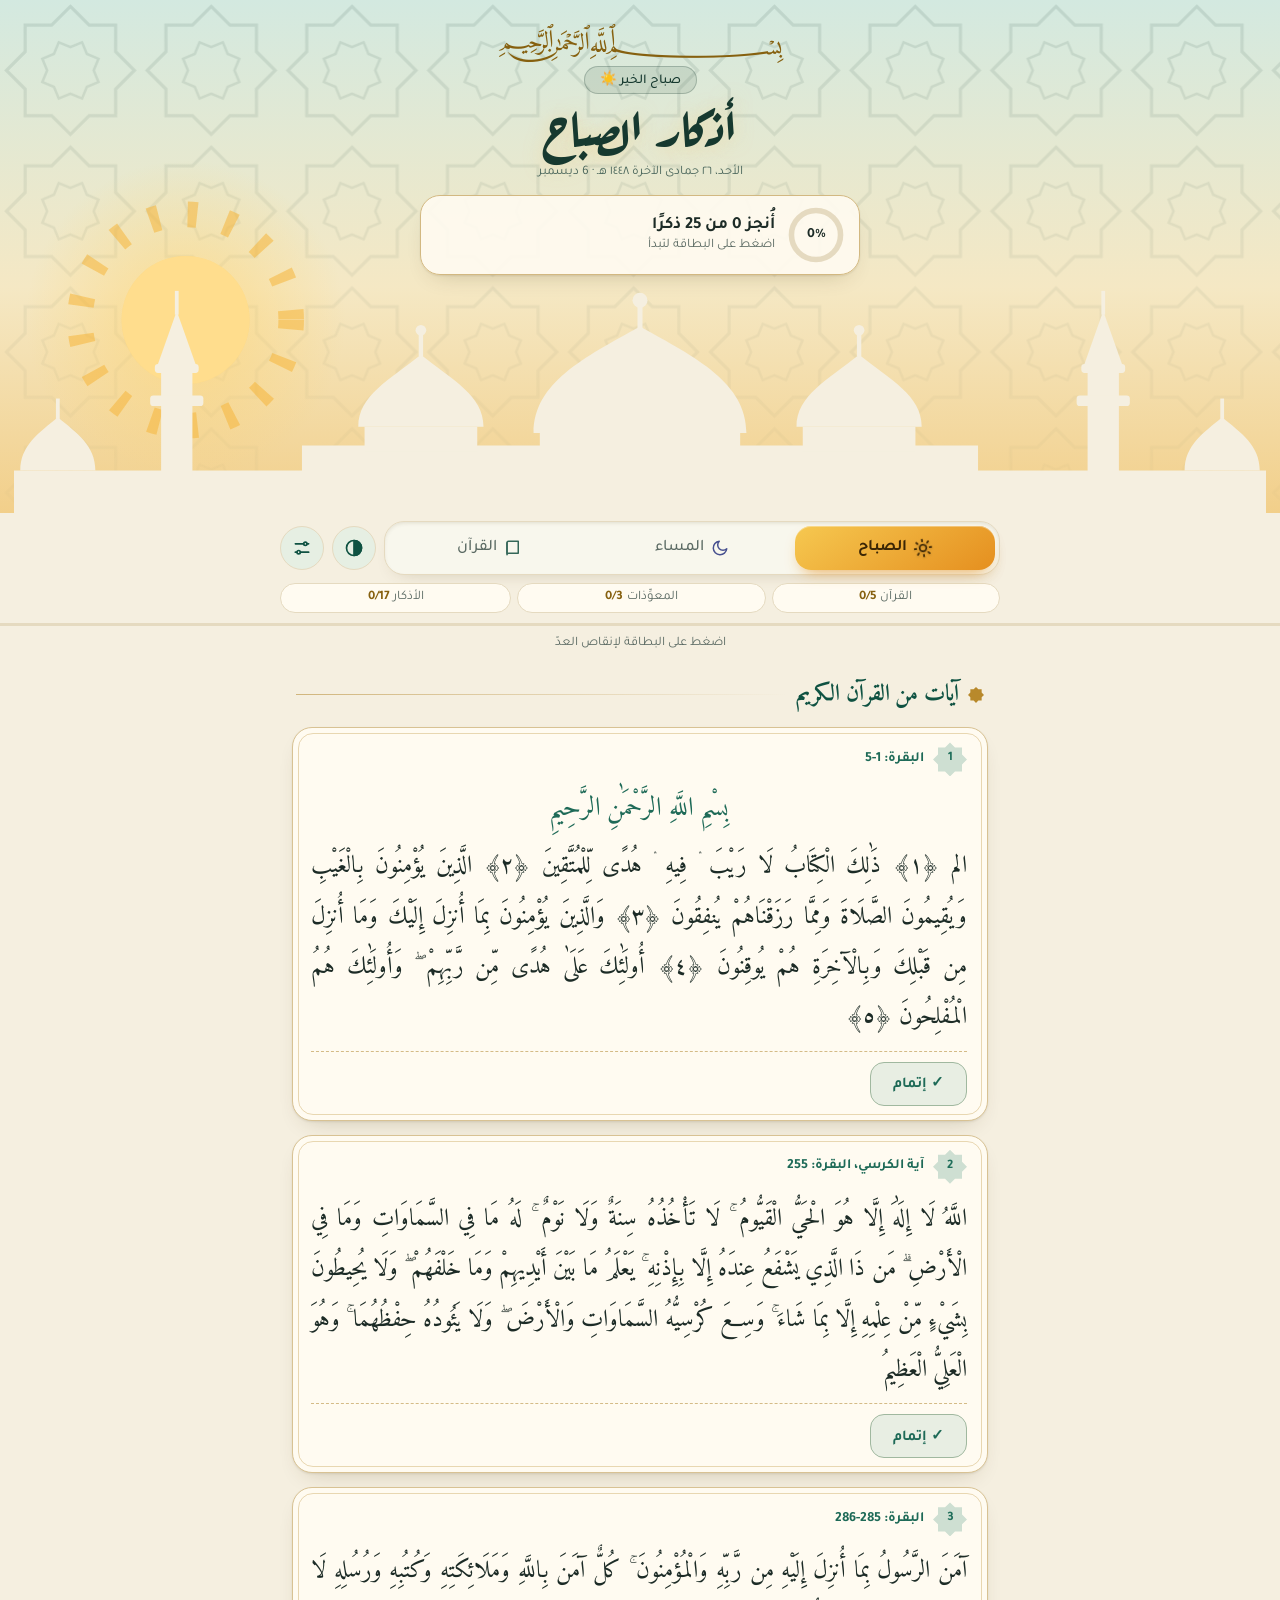
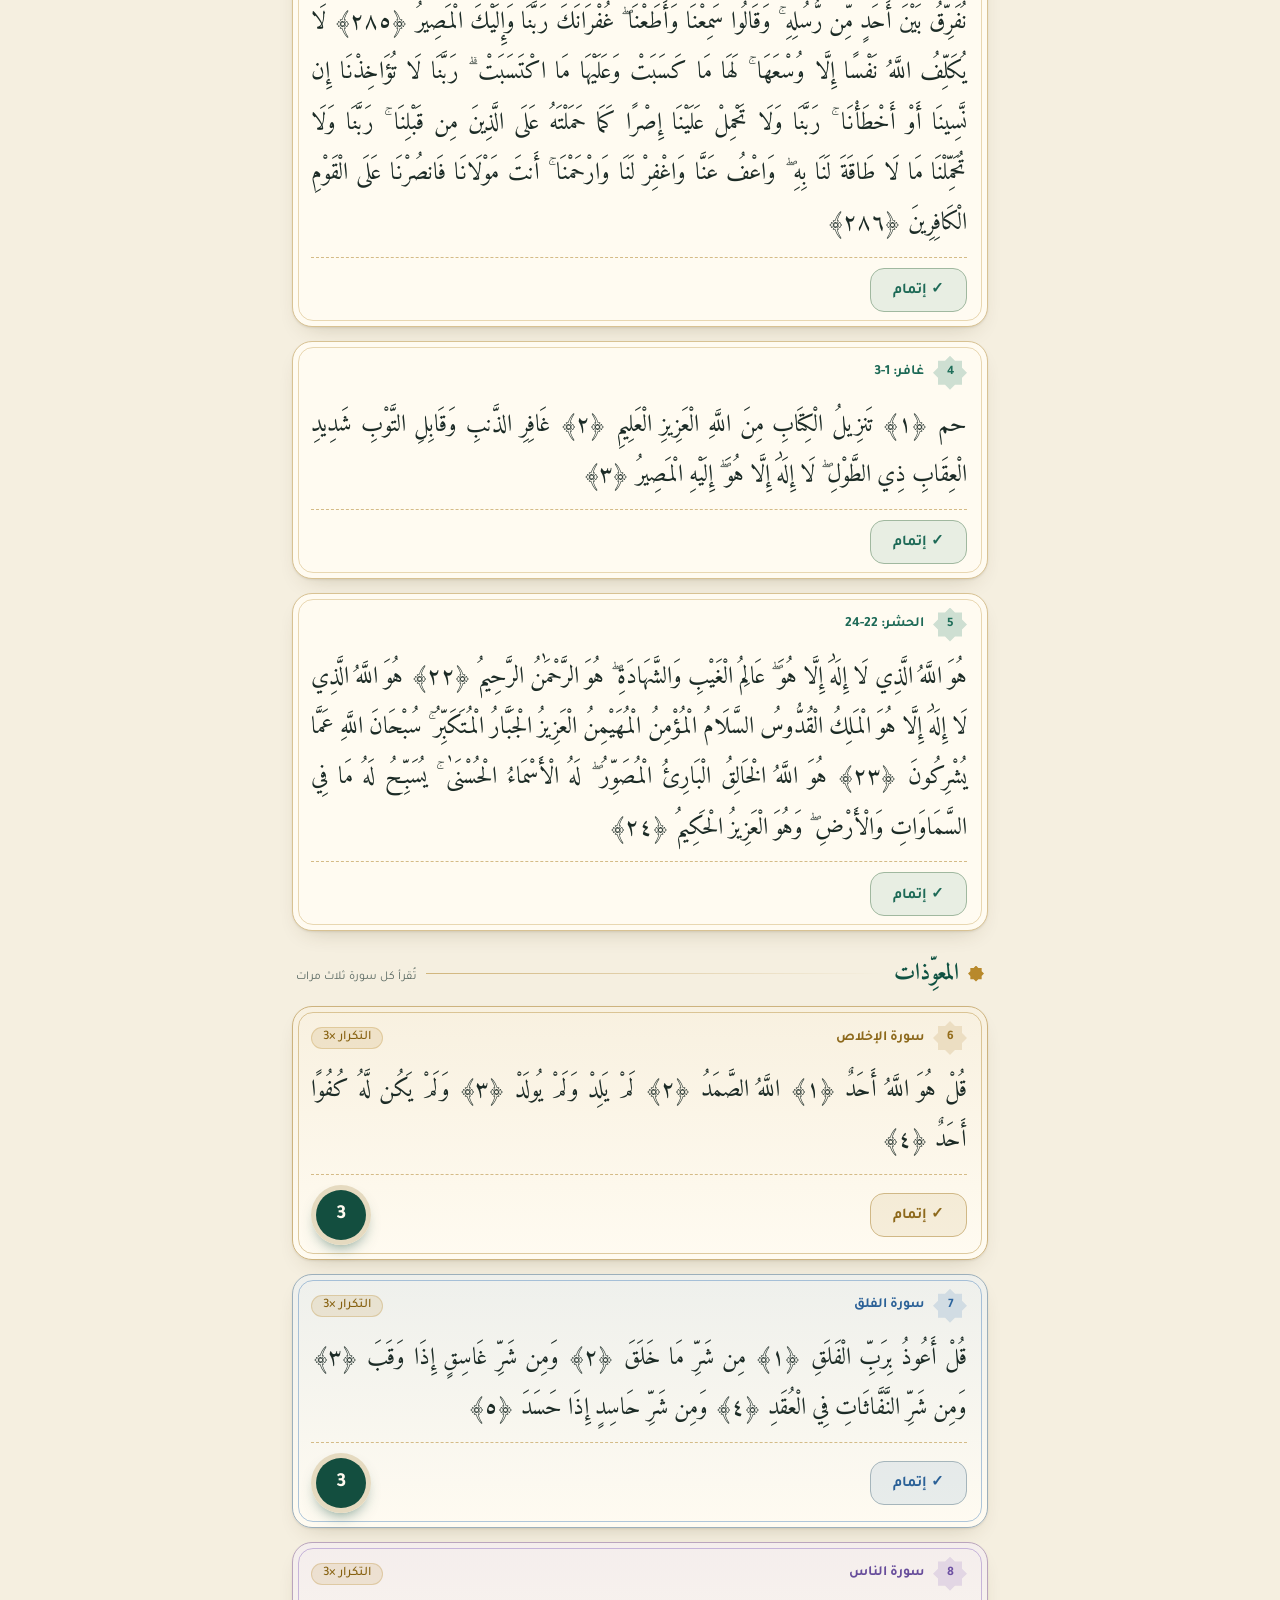
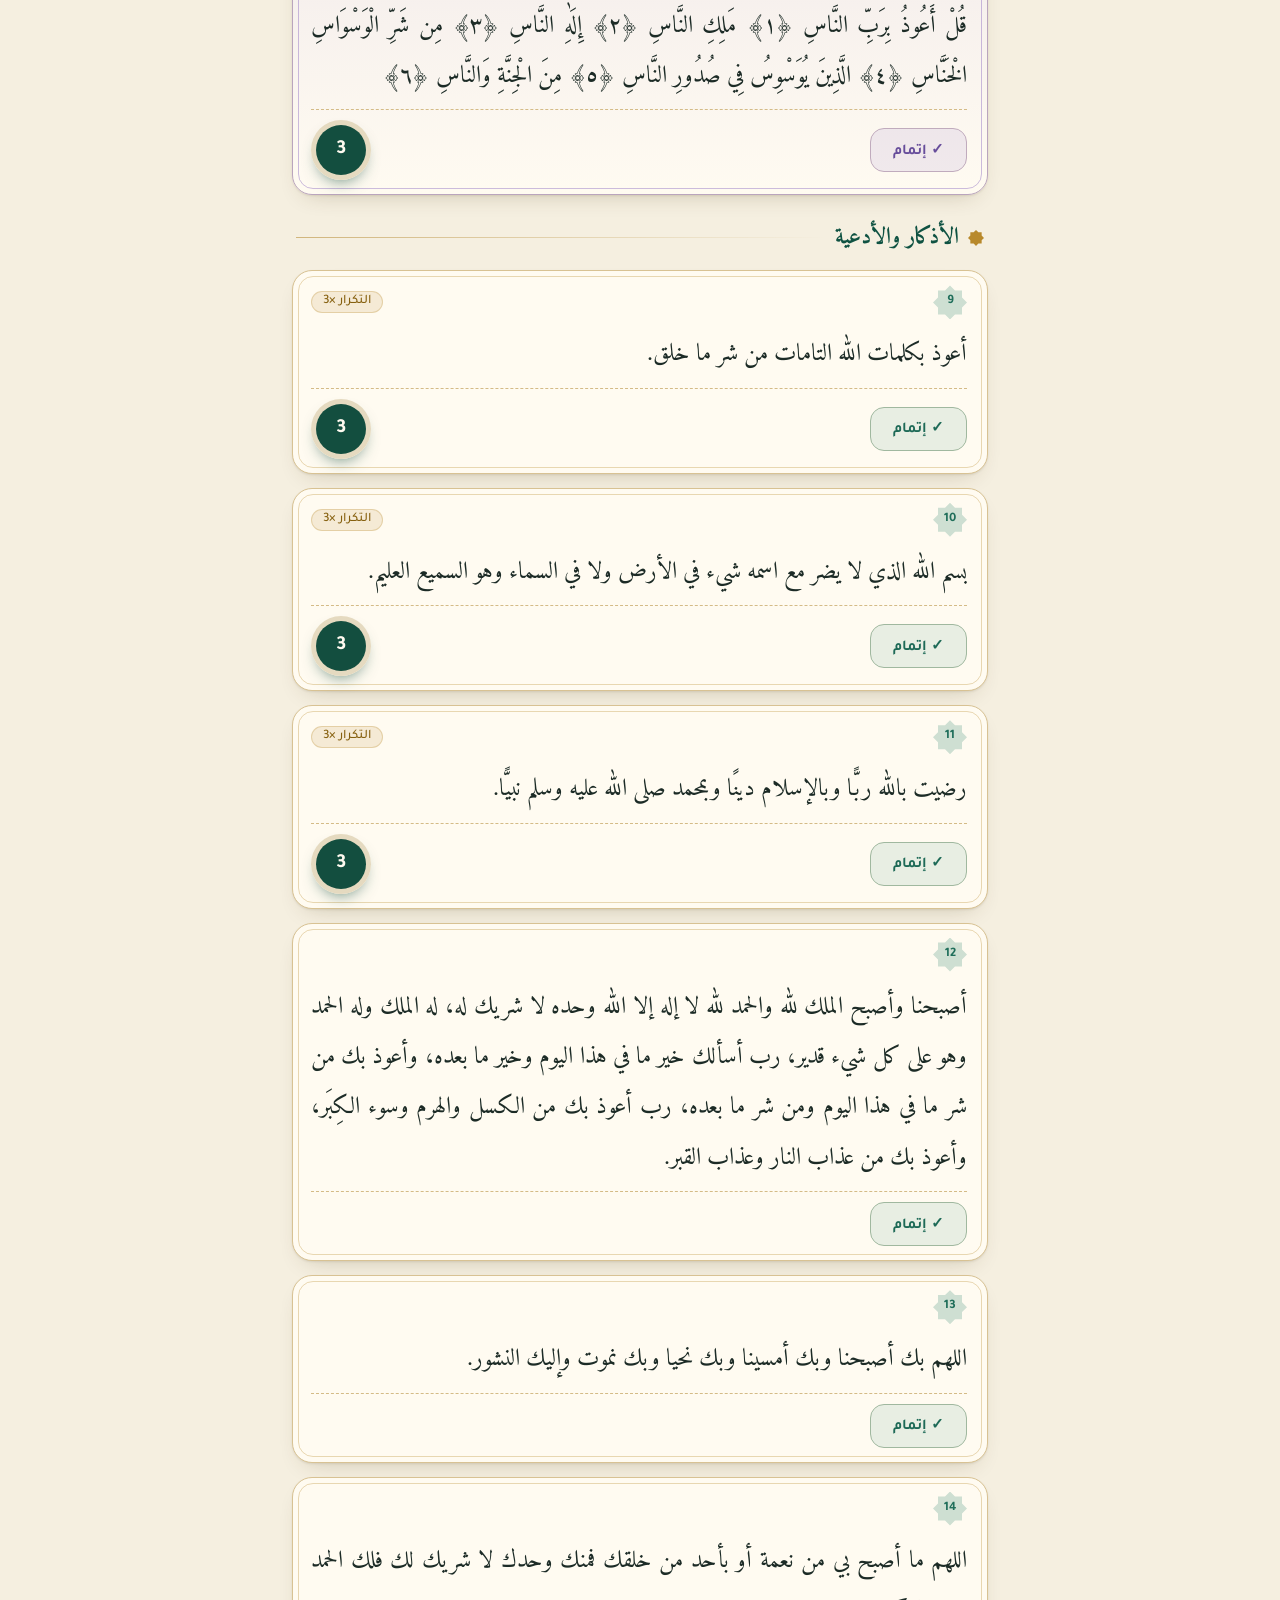
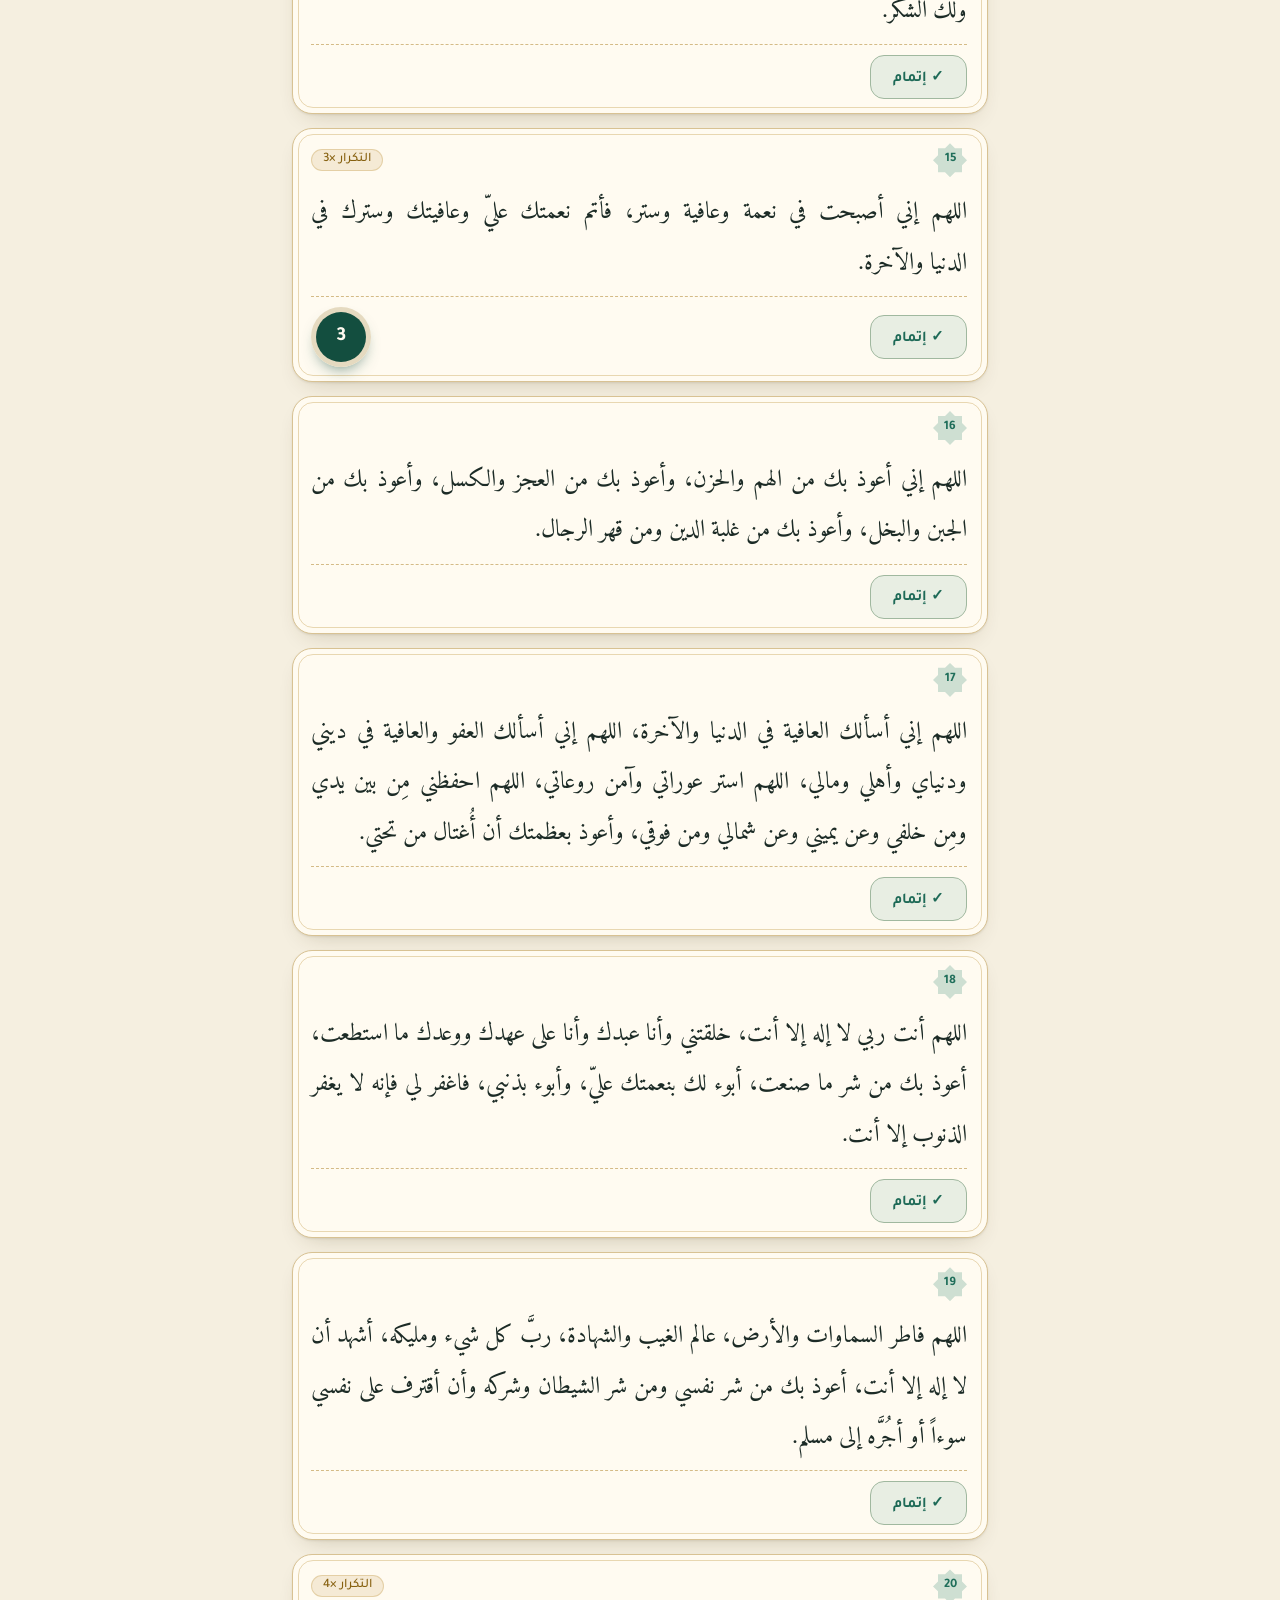
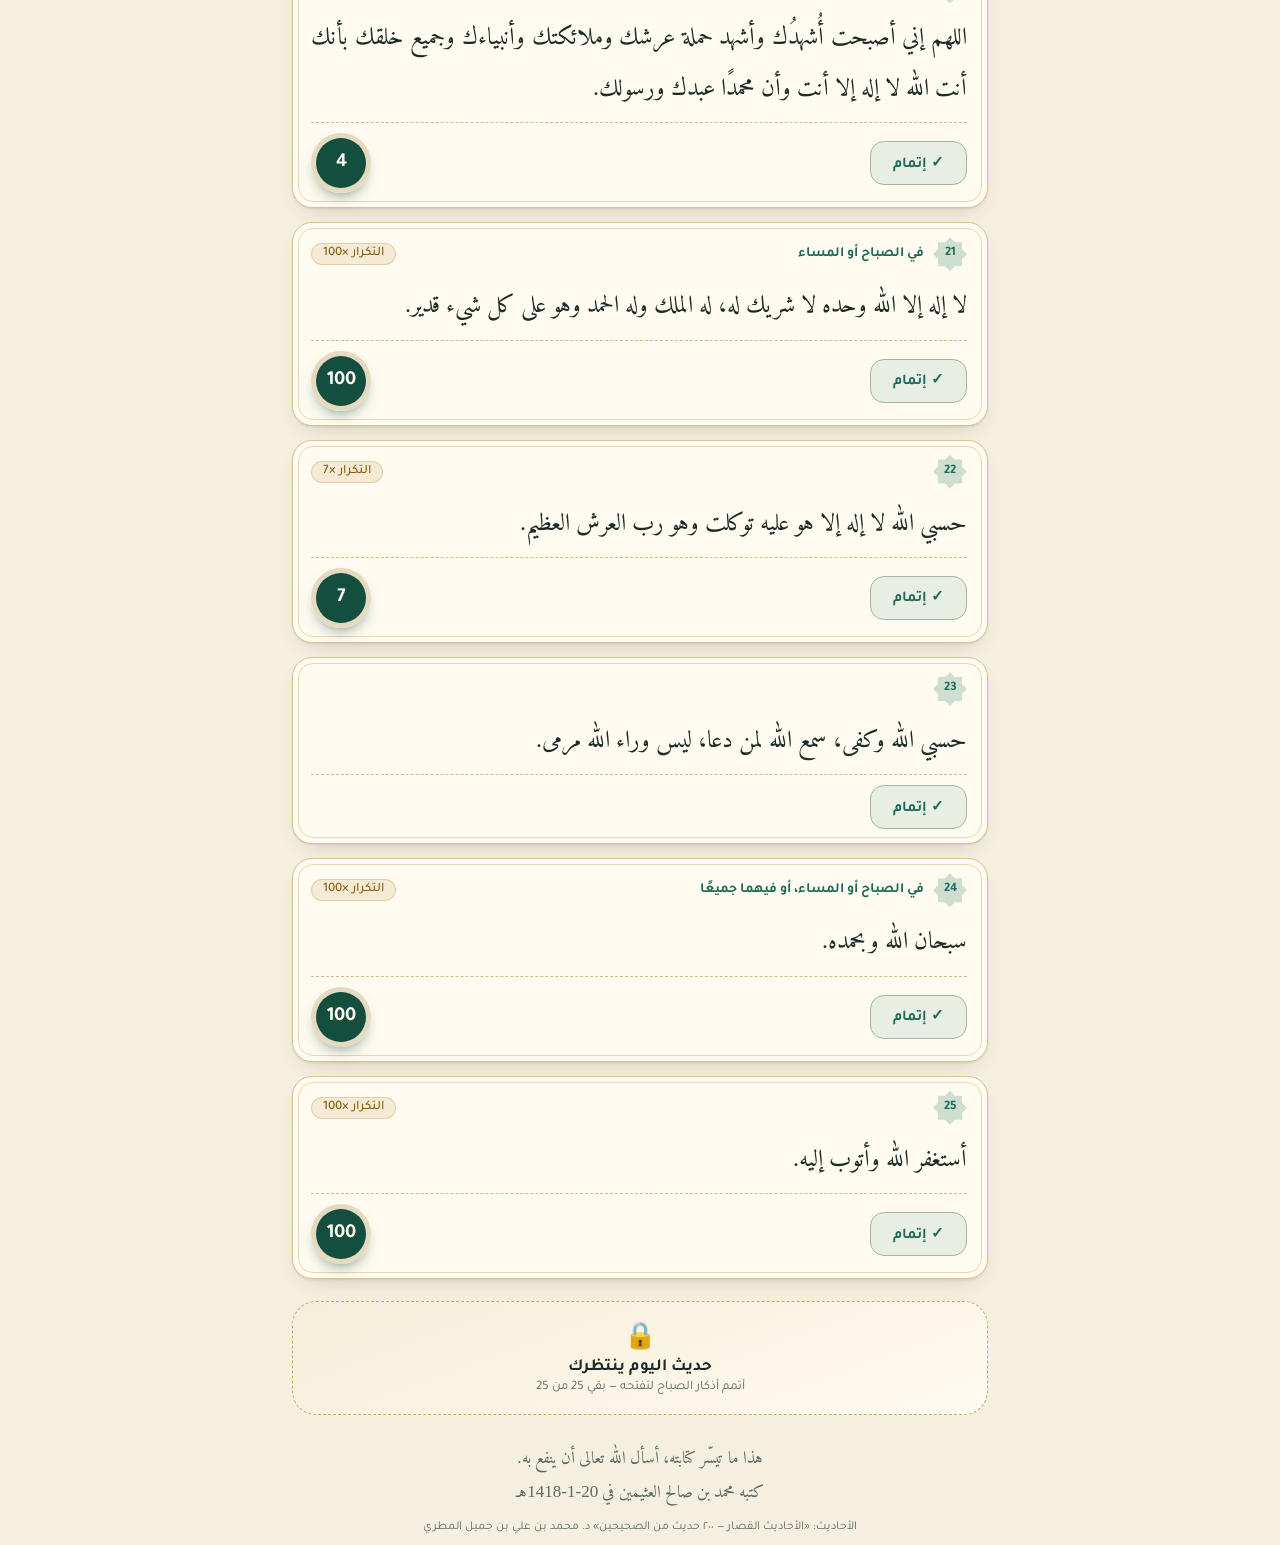
==== commit 21b427c9: "fix(quran): update index.html for daily wird" ====
--- a/index.html
+++ b/index.html
@@ -57,4 +57,4 @@
 <script src="js/quran-khatma.js"></script>
 <script src="js/main.js"></script>
 </body>
-</html>
+</html>
--- a/css/style.css
+++ b/css/style.css
@@ -351,12 +351,10 @@
 /* ============ bar ============ */
 .bar {
   position: sticky;
-  top: env(safe-area-inset-top, 0px);
+  top: 0;
   z-index: 5;
-  background: color-mix(in srgb, var(--bg) 88%, transparent);
-  backdrop-filter: blur(14px);
-  -webkit-backdrop-filter: blur(14px);
-  padding: 8px 12px 0;
+  background: var(--bg);
+  padding: calc(env(safe-area-inset-top, 0px) + 8px) 12px 0;
 }
 .row1 {
   max-width: 720px;
@@ -1334,3 +1332,62 @@
   .tabs button:not(.on) svg { display: none; }
   .tabs button.on svg { display: block; width: 16px; height: 16px; }
 }
+
+/* ===== إعدادات الورد القرآني ===== */
+.qcfg {
+  display: flex;
+  gap: 10px;
+  align-items: flex-end;
+  margin-bottom: 8px;
+}
+.qsel {
+  flex: 1;
+  min-width: 0;
+  display: flex;
+  flex-direction: column;
+  gap: 2px;
+}
+.qsel small {
+  color: var(--mute);
+  font-size: 12px;
+}
+.qsel select,
+.ro input[type="number"] {
+  width: 100%;
+  min-height: 46px;
+  padding: 8px 10px;
+  border-radius: 14px;
+  border: 1px solid color-mix(in srgb, var(--gold) 28%, var(--line));
+  background: var(--card);
+  color: var(--ink);
+  font: inherit;
+  font-size: 16px;
+  box-shadow: var(--sh);
+}
+.ro input[type="number"] {
+  width: 110px;
+  text-align: center;
+  box-shadow: none;
+}
+.qchips {
+  display: flex;
+  flex-wrap: wrap;
+  gap: 8px;
+  margin: 0 0 8px;
+}
+.qchips button {
+  padding: 7px 16px;
+  border-radius: 99px;
+  border: 1.5px solid var(--acc);
+  background: transparent;
+  color: var(--accd);
+  font-size: 14px;
+}
+.qchips button.on {
+  background: var(--acc);
+  color: var(--on);
+}
+.qp.off {
+  opacity: 0.45;
+  cursor: default;
+}
